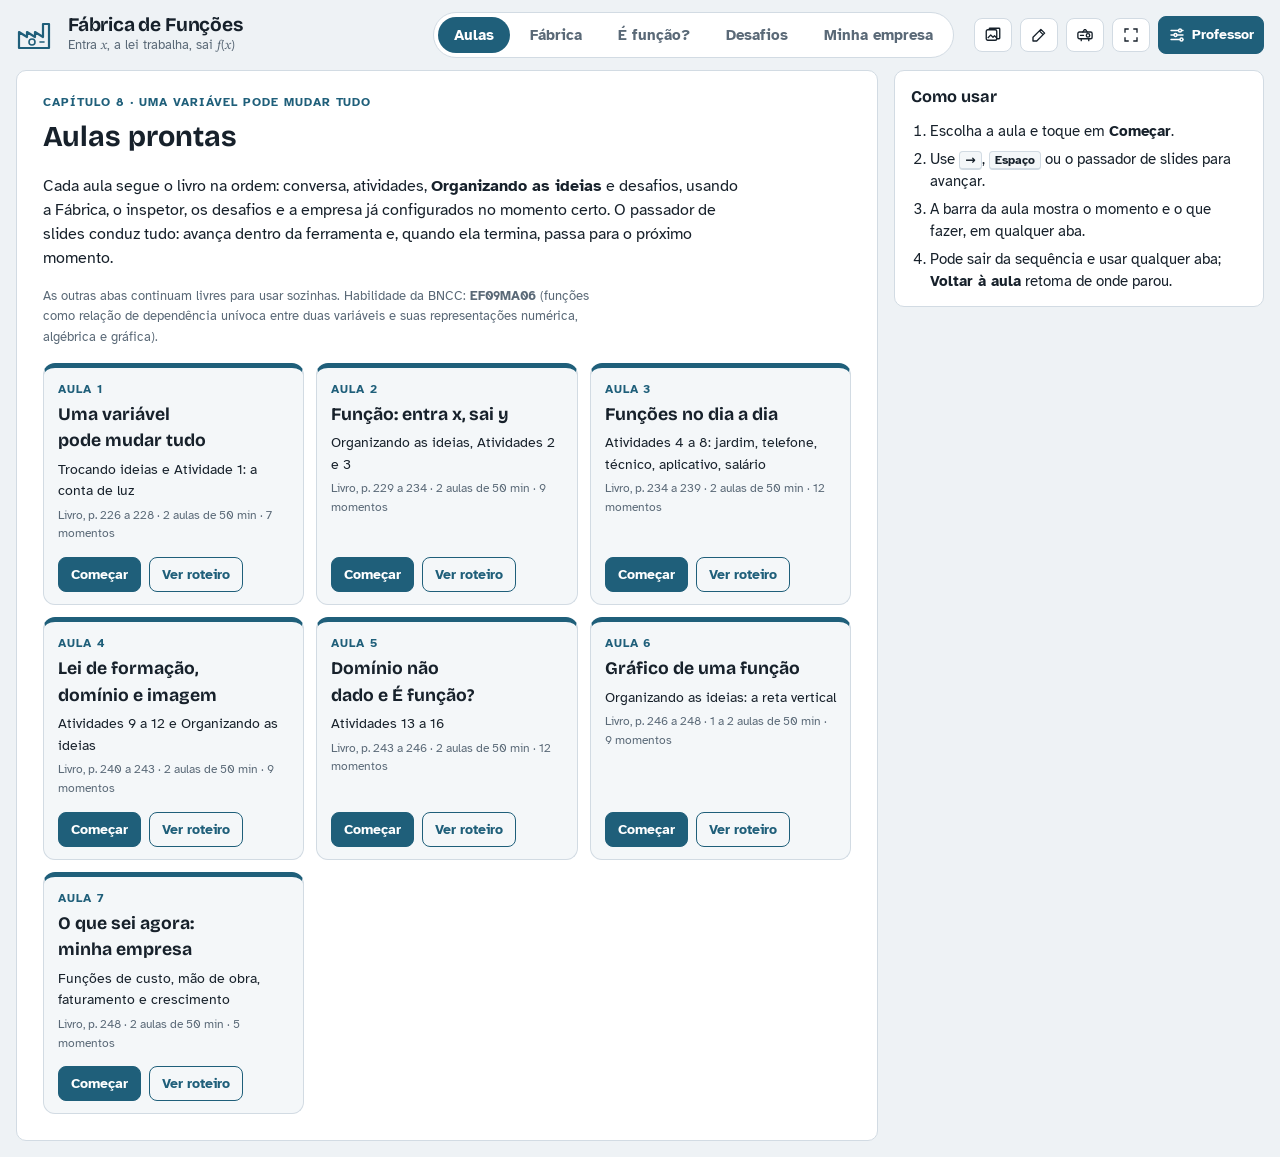
==== index.html @ a8d9d563 "Modo projetor para usar a aula em sala - Tecla M, botão Projetor ou painel: tudo cabe numa tela, sem" ====
<!doctype html>
<html lang="pt-BR">
<head>
<meta charset="utf-8">
<meta name="viewport" content="width=device-width, initial-scale=1, viewport-fit=cover">
<title>Fábrica de Funções</title>
<meta name="description" content="Função como uma fábrica: entra um valor, a lei de formação processa e sai a imagem. Tabela, diagrama de flechas e gráfico ao vivo.">
<link rel="preconnect" href="https://fonts.googleapis.com">
<link rel="preconnect" href="https://fonts.gstatic.com" crossorigin>
<link rel="stylesheet" href="https://fonts.googleapis.com/css2?family=Atkinson+Hyperlegible:ital,wght@0,400;0,700;1,400&family=Bricolage+Grotesque:opsz,wght@12..96,600;12..96,700&family=STIX+Two+Text:ital,wght@0,500;1,500;1,600&display=swap">
<link rel="stylesheet" href="css/style.css">
</head>
<body>
<div class="app" id="app">

  <header class="topbar">
    <div class="brand">
      <svg class="brand-mark" viewBox="0 0 40 32" aria-hidden="true">
        <path d="M3 29V13l8 5v-5l8 5v-5l8 5V5h6v24Z" fill="none" stroke="currentColor" stroke-width="2.2" stroke-linejoin="round"/>
        <circle cx="16" cy="23" r="3" fill="none" stroke="currentColor" stroke-width="1.6"/>
        <path d="M24 23h4" stroke="currentColor" stroke-width="1.6" stroke-linecap="round"/>
      </svg>
      <div>
        <h1>Fábrica de Funções</h1>
        <p class="brand-sub">Entra <i>x</i>, a lei trabalha, sai <i>f</i>(<i>x</i>)</p>
      </div>
    </div>

    <nav class="tabs" role="tablist" aria-label="Módulos">
      <button class="tab" role="tab" id="tab-aula" data-view="aula" aria-selected="true">Aulas</button>
      <button class="tab" role="tab" id="tab-fab" data-view="fab" aria-selected="false">Fábrica</button>
      <button class="tab" role="tab" id="tab-insp" data-view="insp" aria-selected="false">É função?</button>
      <button class="tab" role="tab" id="tab-game" data-view="game" aria-selected="false">Desafios</button>
      <button class="tab" role="tab" id="tab-emp" data-view="emp" aria-selected="false">Minha empresa</button>
    </nav>

    <div class="tools">
      <button class="tool" id="btn-black" title="Caixa-preta: esconde a lei e as engrenagens para a turma descobrir a regra (tecla B)" aria-pressed="false">
        <svg viewBox="0 0 24 24" aria-hidden="true"><rect x="3" y="6" width="18" height="13" rx="2" fill="none" stroke="currentColor" stroke-width="1.8"/><path d="M10 10.5a2 2 0 1 1 2.6 1.9c-.4.2-.6.5-.6 1v.6M12 16.4v.1" fill="none" stroke="currentColor" stroke-width="1.8" stroke-linecap="round"/></svg>
        <span>Caixa-preta</span>
      </button>
      <button class="tool" id="btn-predict" title="Prever: a máquina fica fechada, só a lei aparece no letreiro; a saída sai como ? e é revelada no clique seguinte (tecla O)" aria-pressed="false">
        <svg viewBox="0 0 24 24" aria-hidden="true"><path d="M2 12s3.6-7 10-7 10 7 10 7-3.6 7-10 7S2 12 2 12Z" fill="none" stroke="currentColor" stroke-width="1.8"/><circle cx="12" cy="12" r="3" fill="none" stroke="currentColor" stroke-width="1.8"/><path class="slash" d="M4 20 20 4" stroke="currentColor" stroke-width="1.8"/></svg>
        <span>Prever a saída</span>
      </button>
      <button class="tool" id="btn-copy-img" title="Copiar a figura como imagem, para colar em listas de exercícios (tecla C). Com um painel ampliado, copia o painel.">
        <svg viewBox="0 0 24 24" aria-hidden="true"><rect x="3" y="5" width="14" height="14" rx="2" fill="none" stroke="currentColor" stroke-width="1.8"/><path d="M7 5V4a1 1 0 0 1 1-1h12a1 1 0 0 1 1 1v12a1 1 0 0 1-1 1h-3" fill="none" stroke="currentColor" stroke-width="1.8"/><path d="m5 16 4-4 3 3 2-2 3 3" fill="none" stroke="currentColor" stroke-width="1.6" stroke-linejoin="round"/></svg>
        <span>Copiar imagem</span>
      </button>
      <button class="tool" id="btn-annot" title="Anotar na tela: caneta, marca-texto e laser (tecla A)" aria-pressed="false">
        <svg viewBox="0 0 24 24" aria-hidden="true"><path d="m14.5 4.5 5 5L9 20H4v-5L14.5 4.5Z" fill="none" stroke="currentColor" stroke-width="1.8" stroke-linejoin="round"/><path d="m12.5 6.5 5 5" stroke="currentColor" stroke-width="1.8"/></svg>
        <span>Anotar</span>
      </button>
      <button class="tool" id="btn-proj" title="Modo projetor: figura grande, narração em legenda e cores mais fortes (tecla M)" aria-pressed="false">
        <svg viewBox="0 0 24 24" aria-hidden="true"><rect x="2.5" y="8" width="19" height="9" rx="2" fill="none" stroke="currentColor" stroke-width="1.8"/><circle cx="16" cy="12.5" r="2.3" fill="none" stroke="currentColor" stroke-width="1.8"/><path d="M6 12.5h4M7 17v2.5M17 17v2.5M9 8l2-3h2l2 3" fill="none" stroke="currentColor" stroke-width="1.8" stroke-linecap="round" stroke-linejoin="round"/></svg>
        <span>Projetor</span>
      </button>
      <button class="tool" id="btn-full" title="Tela cheia (tecla F)">
        <svg viewBox="0 0 24 24" aria-hidden="true"><path d="M4 9V4h5M20 9V4h-5M4 15v5h5M20 15v5h-5" fill="none" stroke="currentColor" stroke-width="1.8"/></svg>
        <span>Tela cheia</span>
      </button>
      <button class="tool tool-primary" id="btn-panel" title="Painel do professor (tecla P)" aria-controls="panel" aria-expanded="false">
        <svg viewBox="0 0 24 24" aria-hidden="true"><path d="M4 6h10M18 6h2M4 12h4M12 12h8M4 18h12M20 18h0" stroke="currentColor" stroke-width="1.8" stroke-linecap="round"/><circle cx="16" cy="6" r="2" fill="none" stroke="currentColor" stroke-width="1.8"/><circle cx="10" cy="12" r="2" fill="none" stroke="currentColor" stroke-width="1.8"/><circle cx="18" cy="18" r="2" fill="none" stroke="currentColor" stroke-width="1.8"/></svg>
        <span>Professor</span>
      </button>
    </div>
  </header>

  <!-- ============ BARRA DA AULA (aparece em qualquer aba durante uma aula) ============ -->
  <div class="lesson-bar" id="lesson-bar" role="region" aria-label="Aula em andamento" hidden>
    <div class="lb-top">
      <span class="lb-where" id="lb-where"></span>
      <span class="lb-title" id="lb-title"></span>
      <div class="lb-dots" id="lb-dots" aria-label="Momentos da aula"></div>
      <div class="lb-btns">
        <button class="btn" id="lb-back" hidden title="Voltar para o momento da aula">Voltar à aula</button>
        <button class="step-btn sm" id="lb-prev" aria-label="Voltar na aula"><svg viewBox="0 0 24 24" aria-hidden="true"><path d="M15 5 8 12l7 7" fill="none" stroke="currentColor" stroke-width="2.2" stroke-linecap="round" stroke-linejoin="round"/></svg></button>
        <button class="step-btn step-next sm" id="lb-next" aria-label="Avançar na aula"><svg viewBox="0 0 24 24" aria-hidden="true"><path d="m9 5 7 7-7 7" fill="none" stroke="currentColor" stroke-width="2.2" stroke-linecap="round" stroke-linejoin="round"/></svg></button>
        <button class="fb" id="lb-outline" title="Ver o roteiro da aula"><span>Roteiro</span></button>
        <button class="icon-btn" id="lb-stop" aria-label="Sair da aula" title="Sair da aula"><svg viewBox="0 0 24 24" aria-hidden="true"><path d="M6 6l12 12M18 6 6 18" stroke="currentColor" stroke-width="2" stroke-linecap="round"/></svg></button>
      </div>
    </div>
    <p class="lb-prompt" id="lb-prompt" hidden></p>
  </div>

  <!-- ============ AULAS ============ -->
  <main class="view" id="view-aula" aria-labelledby="tab-aula" hidden>
    <div class="col-main"><section class="stage-wrap aula-wrap" id="aula-main"></section></div>
    <aside class="side" id="aula-side"></aside>
  </main>
  <div class="aula-print" id="aula-print"></div>

  <!-- ============ FÁBRICA ============ -->
  <main class="view" id="view-fab" aria-labelledby="tab-fab" hidden>
    <div class="col-main">
      <section class="stage-wrap">
        <div class="figbar" role="toolbar" aria-label="Colocar um valor na fábrica">
          <div class="fb-group">
            <label class="fb-label" for="in-value">Valor</label>
            <input type="text" id="in-value" class="in-value" inputmode="decimal" autocomplete="off" placeholder="ex.: 5" aria-label="Valor para colocar na fábrica">
            <button class="fb fb-go" id="btn-fwd" title="Colocar na entrada da fábrica (Enter)">
              <span>Entrar</span>
              <svg viewBox="0 0 24 24" aria-hidden="true"><path d="M4 12h14m-5-5 5 5-5 5" fill="none" stroke="currentColor" stroke-width="2" stroke-linecap="round" stroke-linejoin="round"/></svg>
            </button>
            <button class="fb" id="btn-rev" title="Dar a saída e descobrir a entrada (Shift+Enter)">
              <svg viewBox="0 0 24 24" aria-hidden="true"><path d="M20 12H6m5-5-5 5 5 5" fill="none" stroke="currentColor" stroke-width="2" stroke-linecap="round" stroke-linejoin="round"/></svg>
              <span>Ao contrário</span>
            </button>
          </div>
          <div class="fb-group">
            <button class="fb" id="btn-batch" title="Fabricar, um por um, todos os valores do depósito A que ainda não entraram">
              <svg viewBox="0 0 24 24" aria-hidden="true"><path d="M4 7h4v4H4zM10 7h4v4h-4zM16 7h4v4h-4zM4 16h16" fill="none" stroke="currentColor" stroke-width="1.8" stroke-linejoin="round"/><path d="m16 13 4 3-4 3" fill="none" stroke="currentColor" stroke-width="1.8" stroke-linecap="round" stroke-linejoin="round"/></svg>
              <span>Fabricar todos</span>
            </button>
            <button class="fb" id="btn-clear" title="Esvaziar a produção (tabela, diagrama e gráfico)">
              <svg viewBox="0 0 24 24" aria-hidden="true"><path d="M5 7h14M10 7V5h4v2M7 7l1 13h8l1-13" fill="none" stroke="currentColor" stroke-width="1.8" stroke-linejoin="round"/></svg>
              <span>Limpar</span>
            </button>
          </div>
        </div>
        <div class="layerbar" role="group" aria-label="Mostrar">
          <span class="fb-label">Mostrar</span>
          <button class="chip" data-flag="table">Tabela</button>
          <button class="chip" data-flag="calc">Cálculo</button>
          <button class="chip" data-flag="diagram">Diagrama</button>
          <button class="chip" data-flag="graph">Gráfico</button>
          <button class="chip" data-flag="curve" title="Traçar a curva inteira da função no gráfico">Curva</button>
        </div>
        <svg class="stage" id="fab-svg" viewBox="0 0 1000 470" preserveAspectRatio="xMidYMid meet" role="img" aria-label="Fábrica: depósito de entrada, máquina com a lei da função e depósito de saída"></svg>
        <div class="stepper">
          <button class="step-btn" id="fab-prev" aria-label="Passo anterior">
            <svg viewBox="0 0 24 24" aria-hidden="true"><path d="M15 5 8 12l7 7" fill="none" stroke="currentColor" stroke-width="2.2" stroke-linecap="round" stroke-linejoin="round"/></svg>
          </button>
          <div class="dots" id="fab-dots" aria-label="Passos do produto"></div>
          <button class="step-btn" id="fab-replay" aria-label="Rever o movimento" title="Rever o movimento">
            <svg viewBox="0 0 24 24" aria-hidden="true"><path d="M4 12a8 8 0 1 0 2.6-5.9" fill="none" stroke="currentColor" stroke-width="2" stroke-linecap="round"/><path d="M4 3v5h5" fill="none" stroke="currentColor" stroke-width="2" stroke-linecap="round" stroke-linejoin="round"/></svg>
          </button>
          <button class="step-btn" id="fab-play" aria-label="Reproduzir este produto até o fim" title="Reproduzir até o fim">
            <svg class="i-play" viewBox="0 0 24 24" aria-hidden="true"><path d="M8 5v14l11-7Z" fill="currentColor"/></svg>
            <svg class="i-pause" viewBox="0 0 24 24" aria-hidden="true"><path d="M7 5h4v14H7zM13 5h4v14h-4z" fill="currentColor"/></svg>
          </button>
          <button class="step-btn step-next" id="fab-next" aria-label="Próximo passo">
            <svg viewBox="0 0 24 24" aria-hidden="true"><path d="m9 5 7 7-7 7" fill="none" stroke="currentColor" stroke-width="2.2" stroke-linecap="round" stroke-linejoin="round"/></svg>
          </button>
        </div>
      </section>

      <div class="reps" id="reps">
        <section class="rep" id="rep-table-p">
          <header class="rep-head"><h2>Tabela</h2>
            <button class="icon-btn" data-max aria-pressed="false" title="Ampliar" aria-label="Ampliar a tabela"><svg viewBox="0 0 24 24" aria-hidden="true"><path d="M4 9V4h5M20 9V4h-5M4 15v5h5M20 15v5h-5" fill="none" stroke="currentColor" stroke-width="1.8"/></svg></button>
          </header>
          <div class="rep-body table-scroll" id="rep-table"></div>
        </section>
        <section class="rep" id="rep-diagram-p">
          <header class="rep-head"><h2>Diagrama de flechas</h2>
            <button class="icon-btn" data-max aria-pressed="false" title="Ampliar" aria-label="Ampliar o diagrama"><svg viewBox="0 0 24 24" aria-hidden="true"><path d="M4 9V4h5M20 9V4h-5M4 15v5h5M20 15v5h-5" fill="none" stroke="currentColor" stroke-width="1.8"/></svg></button>
          </header>
          <div class="rep-body">
            <svg class="rep-svg" id="rep-diagram-svg" viewBox="0 0 440 300" role="img" aria-label="Diagrama de flechas de A para B"></svg>
            <div class="sets" id="rep-sets"></div>
          </div>
        </section>
        <section class="rep" id="rep-graph-p">
          <header class="rep-head"><h2>Gráfico</h2>
            <button class="icon-btn" data-max aria-pressed="false" title="Ampliar" aria-label="Ampliar o gráfico"><svg viewBox="0 0 24 24" aria-hidden="true"><path d="M4 9V4h5M20 9V4h-5M4 15v5h5M20 15v5h-5" fill="none" stroke="currentColor" stroke-width="1.8"/></svg></button>
          </header>
          <div class="rep-body">
            <svg class="rep-svg" id="rep-graph-svg" viewBox="0 0 440 300" role="img" aria-label="Pares ordenados no plano cartesiano"></svg>
          </div>
        </section>
      </div>
      <div class="scrim" id="rep-scrim" hidden></div>
    </div>

    <aside class="side">
      <div class="card step-card" aria-live="polite">
        <p class="eyebrow" id="narr-count"></p>
        <h2 id="narr-title"></h2>
        <div class="step-body" id="narr-body"></div>
      </div>

      <div class="card">
        <h2>Situação</h2>
        <select id="sel-ctx" class="select" aria-label="Situação do livro"></select>
        <p class="story" id="ctx-story"></p>
        <div class="questions" id="ctx-questions"></div>
      </div>

      <div class="card">
        <h2>Lei da máquina</h2>
        <div class="law-view" id="law-view"></div>
        <div id="law-edit">
          <div class="law-row">
            <label class="law-prefix" for="in-law" id="law-prefix">f(x) =</label>
            <input type="text" id="in-law" autocomplete="off" spellcheck="false" aria-describedby="law-msg">
            <button class="btn" id="law-apply">Usar</button>
          </div>
          <p class="note" id="law-msg">Use <kbd>²</kbd> ou <kbd>^</kbd>, <kbd>/</kbd> para fração, <kbd>√</kbd> ou <kbd>raiz(…)</kbd>. Ex.: 2x + 1, x² − 4, (40 − 2c)/2</p>
          <details class="gears-edit" id="gears-edit">
            <summary>Montar com engrenagens</summary>
            <ol class="gear-list" id="gear-list"></ol>
            <div class="gear-add">
              <select id="gear-op" class="select" aria-label="Nova engrenagem"></select>
              <input type="text" id="gear-k" inputmode="decimal" placeholder="nº" aria-label="Número da engrenagem">
              <button class="btn btn-ghost" id="gear-add">Adicionar</button>
            </div>
            <button class="btn btn-ghost" id="gear-new">Começar do zero</button>
          </details>
          <details class="presets-box">
            <summary>Leis do livro</summary>
            <div class="presets" id="presets"></div>
          </details>
        </div>
        <div class="guess" id="guess-box" hidden>
          <p class="note">A lei está escondida. Fabrique alguns valores e tente descobrir a regra.</p>
          <div class="law-row">
            <label class="law-prefix" for="in-guess" id="guess-prefix">f(x) =</label>
            <input type="text" id="in-guess" autocomplete="off" spellcheck="false" placeholder="seu palpite">
            <button class="btn" id="btn-guess">Testar</button>
          </div>
          <div class="guess-msg" id="guess-msg" aria-live="polite"></div>
          <button class="btn btn-ghost" id="btn-reveal">Revelar a lei</button>
        </div>
      </div>

      <details class="card" id="sets-card">
        <summary><h2>Domínio e contradomínio</h2></summary>
        <div class="field">
          <label for="sel-dom">Domínio (conjunto A)</label>
          <select id="sel-dom" class="select">
            <option value="R">ℝ: todos os números reais</option>
            <option value="R+">números maiores ou iguais a 0</option>
            <option value="N">0, 1, 2, 3, … (naturais)</option>
            <option value="set">um conjunto: A = {…}</option>
            <option value="iv" id="opt-dom-iv" hidden></option>
          </select>
          <input type="text" id="in-dom-set" placeholder="2; 3; 4; 5" aria-label="Elementos do conjunto A">
        </div>
        <div class="field">
          <label for="sel-cd">Contradomínio (conjunto B)</label>
          <select id="sel-cd" class="select">
            <option value="R">ℝ: todos os números reais</option>
            <option value="set">um conjunto: B = {…}</option>
          </select>
          <input type="text" id="in-cd-set" placeholder="0; 1; 2; 3; 4" aria-label="Elementos do conjunto B">
        </div>
        <div class="field" id="field-inputs">
          <label for="in-inputs">Valores no depósito A</label>
          <input type="text" id="in-inputs" placeholder="-2; -1; 0; 1; 2">
        </div>
        <p class="note">Valores fora do domínio são barrados na porta. Resultados fora de B não cabem no depósito de saída.</p>
      </details>
    </aside>
  </main>

  <!-- ============ É FUNÇÃO? ============ -->
  <main class="view" id="view-insp" aria-labelledby="tab-insp" hidden>
    <div class="col-main">
      <section class="stage-wrap">
        <div class="figbar" role="toolbar" aria-label="Casos para inspecionar">
          <div class="fb-group">
            <div class="seg seg-sm" id="insp-mode" role="group" aria-label="Tipo de caso">
              <button data-m="diag">Diagramas</button><button data-m="tab">Tabelas</button><button data-m="graf">Gráficos</button>
            </div>
          </div>
          <div class="fb-group case-nav">
            <button class="fb" id="insp-prevcase" aria-label="Caso anterior" title="Caso anterior">
              <svg viewBox="0 0 24 24" aria-hidden="true"><path d="M15 5 8 12l7 7" fill="none" stroke="currentColor" stroke-width="2.2" stroke-linecap="round" stroke-linejoin="round"/></svg>
            </button>
            <span class="case-name" id="insp-case"></span>
            <button class="fb" id="insp-nextcase" aria-label="Próximo caso" title="Próximo caso">
              <svg viewBox="0 0 24 24" aria-hidden="true"><path d="m9 5 7 7-7 7" fill="none" stroke="currentColor" stroke-width="2.2" stroke-linecap="round" stroke-linejoin="round"/></svg>
            </button>
          </div>
          <div class="fb-group">
            <button class="fb" id="insp-random" title="Sortear um caso novo">
              <svg viewBox="0 0 24 24" aria-hidden="true"><rect x="4" y="4" width="16" height="16" rx="3" fill="none" stroke="currentColor" stroke-width="1.8"/><circle cx="9" cy="9" r="1.4" fill="currentColor"/><circle cx="15" cy="15" r="1.4" fill="currentColor"/><circle cx="15" cy="9" r="1.4" fill="currentColor"/><circle cx="9" cy="15" r="1.4" fill="currentColor"/></svg>
              <span>Sortear</span>
            </button>
            <button class="fb" id="insp-swap" title="Trocar as colunas da tabela: a relação ao contrário">
              <svg viewBox="0 0 24 24" aria-hidden="true"><path d="M7 4v14m0 0-3-3m3 3 3-3M17 20V6m0 0-3 3m3-3 3 3" fill="none" stroke="currentColor" stroke-width="1.8" stroke-linecap="round" stroke-linejoin="round"/></svg>
              <span>Trocar colunas</span>
            </button>
            <button class="fb" id="insp-build" title="Montar o seu diagrama, ligando as flechas" aria-pressed="false">
              <svg viewBox="0 0 24 24" aria-hidden="true"><path d="m14.5 4.5 5 5L9 20H4v-5L14.5 4.5Z" fill="none" stroke="currentColor" stroke-width="1.8" stroke-linejoin="round"/></svg>
              <span>Montar o meu</span>
            </button>
          </div>
        </div>
        <svg class="stage" id="insp-svg" viewBox="0 0 1000 470" preserveAspectRatio="xMidYMid meet" role="img" aria-label="Relação em inspeção e posto de inspeção"></svg>
        <div class="stepper">
          <button class="step-btn" id="insp-prev" aria-label="Passo anterior">
            <svg viewBox="0 0 24 24" aria-hidden="true"><path d="M15 5 8 12l7 7" fill="none" stroke="currentColor" stroke-width="2.2" stroke-linecap="round" stroke-linejoin="round"/></svg>
          </button>
          <div class="dots" id="insp-dots" aria-label="Passos da inspeção"></div>
          <button class="step-btn step-next" id="insp-next" aria-label="Próximo passo">
            <svg viewBox="0 0 24 24" aria-hidden="true"><path d="m9 5 7 7-7 7" fill="none" stroke="currentColor" stroke-width="2.2" stroke-linecap="round" stroke-linejoin="round"/></svg>
          </button>
        </div>
      </section>
    </div>

    <aside class="side">
      <div class="card step-card" aria-live="polite">
        <p class="eyebrow" id="insp-count"></p>
        <h2 id="insp-title"></h2>
        <div class="step-body" id="insp-body"></div>
      </div>
      <div class="card">
        <h2>Votação da turma</h2>
        <div class="vote-row">
          <button class="vote vote-yes" id="vote-yes" aria-pressed="false">É função</button>
          <button class="vote vote-no" id="vote-no" aria-pressed="false">Não é função</button>
        </div>
        <p class="note" id="vote-score"></p>
      </div>
      <div class="card" id="insp-edit" hidden>
        <h2>Montar o meu diagrama</h2>
        <div class="field">
          <label for="in-edit-a">Elementos de A</label>
          <input type="text" id="in-edit-a" placeholder="1; 2; 3">
        </div>
        <div class="field">
          <label for="in-edit-b">Elementos de B</label>
          <input type="text" id="in-edit-b" placeholder="a; b; c">
        </div>
        <p class="note">Toque em um elemento de A e depois em um de B para ligar a flecha (tocar de novo desliga).</p>
        <div class="edit-row">
          <button class="btn btn-ghost" id="insp-edit-clear">Apagar flechas</button>
          <button class="btn" id="insp-edit-done">Pronto: inspecionar</button>
        </div>
      </div>
      <div class="card">
        <h2>Regra do inspetor</h2>
        <p class="rule" id="insp-rule"></p>
      </div>
    </aside>
  </main>

  <!-- ============ DESAFIOS ============ -->
  <main class="view" id="view-game" aria-labelledby="tab-game" hidden>
    <div class="col-main">
      <section class="stage-wrap">
        <div class="figbar" role="toolbar" aria-label="Escolher o desafio">
          <div class="fb-group">
            <div class="seg seg-sm" id="g-game" role="group" aria-label="Desafio">
              <button data-g="rule">Adivinhe a regra</button><button data-g="rev">Que produto entrou?</button><button data-g="race">Corrida das engrenagens</button><button data-g="ex">Exercícios</button>
            </div>
          </div>
          <div class="fb-group">
            <div class="seg seg-sm" id="g-level" role="group" aria-label="Nível">
              <button data-v="1">Nível 1</button><button data-v="2">Nível 2</button><button data-v="3">Nível 3</button>
            </div>
            <button class="fb" id="g-new" title="Sortear uma nova rodada">
              <svg viewBox="0 0 24 24" aria-hidden="true"><rect x="4" y="4" width="16" height="16" rx="3" fill="none" stroke="currentColor" stroke-width="1.8"/><circle cx="9" cy="9" r="1.4" fill="currentColor"/><circle cx="15" cy="15" r="1.4" fill="currentColor"/><circle cx="15" cy="9" r="1.4" fill="currentColor"/><circle cx="9" cy="15" r="1.4" fill="currentColor"/></svg>
              <span>Nova rodada</span>
            </button>
          </div>
        </div>
        <div class="game" id="g-area" aria-live="polite"></div>
      </section>
    </div>
    <aside class="side">
      <div class="card">
        <h2>Placar</h2>
        <ol class="teams" id="g-teams"></ol>
        <div class="edit-row">
          <button class="btn btn-ghost" id="g-team-add">+ Equipe</button>
          <button class="btn btn-ghost" id="g-team-del">− Equipe</button>
          <button class="btn btn-ghost" id="g-team-zero">Zerar</button>
        </div>
      </div>
      <div class="card">
        <h2>Cronômetro</h2>
        <div class="clock" id="g-clock">1:00</div>
        <div class="seg seg-sm" id="g-clock-len" role="group" aria-label="Duração">
          <button data-v="30">30 s</button><button data-v="60">1 min</button><button data-v="90">1 min 30</button><button data-v="120">2 min</button><button data-v="180">3 min</button>
        </div>
        <div class="edit-row">
          <button class="btn" id="g-clock-go">Iniciar</button>
          <button class="btn btn-ghost" id="g-clock-reset">Zerar</button>
        </div>
      </div>
      <div class="card">
        <h2>Como jogar</h2>
        <p class="rule" id="g-help"></p>
      </div>
    </aside>
    <div class="toast" id="g-toast" hidden></div>
  </main>

  <!-- ============ MINHA EMPRESA ============ -->
  <main class="view" id="view-emp" aria-labelledby="tab-emp" hidden>
    <div class="col-main">
      <section class="stage-wrap">
        <div class="figbar" role="toolbar" aria-label="Gráfico da empresa">
          <h2 class="emp-title" id="emp-title"></h2>
          <div class="fb-group">
            <div class="seg seg-sm" id="emp-mode" role="group" aria-label="Eixo horizontal">
              <button data-m="qtd">Por quantidade</button><button data-m="mes">Ao longo dos meses</button>
            </div>
            <button class="fb" id="emp-parts" aria-pressed="false" title="Mostrar separados o custo de produção e a mão de obra"><span>Custos separados</span></button>
            <button class="fb" id="emp-print" title="Imprimir a ficha da empresa: gráfico, funções e resultados"><svg viewBox="0 0 24 24" aria-hidden="true"><path d="M7 9V3h10v6M7 17H4v-7h16v7h-3M7 14h10v7H7Z" fill="none" stroke="currentColor" stroke-width="1.8" stroke-linejoin="round"/></svg><span>Imprimir a ficha</span></button>
          </div>
        </div>
        <svg class="stage" id="emp-svg" viewBox="0 0 1000 470" preserveAspectRatio="xMidYMid meet" role="img" aria-label="Faturamento, custo total e lucro da empresa"></svg>
        <div class="emp-slider-row">
          <label for="emp-slider" id="emp-slider-lab"></label>
          <input type="range" id="emp-slider" min="0" max="400" step="1">
        </div>
        <div class="emp-read" id="emp-read"></div>
      </section>
      <section class="card">
        <h2>As funções da empresa</h2>
        <ol class="elaws" id="emp-laws"></ol>
      </section>
    </div>
    <aside class="side">
      <div class="card print-keep">
        <h2>Ponto de equilíbrio</h2>
        <div id="emp-eq"></div>
      </div>
      <div class="card print-keep">
        <h2>Meta de lucro</h2>
        <div class="law-row"><label class="law-prefix" for="emp-meta">Lucro de R$</label><input type="text" id="emp-meta" inputmode="decimal"><span></span></div>
        <div id="emp-meta-res"></div>
      </div>
      <div class="card">
        <h2>Montar a empresa</h2>
        <div class="field"><label for="emp-model">Modelo</label><select id="emp-model" class="select"></select></div>
        <div class="field"><label for="emp-name">Nome da empresa</label><input type="text" id="emp-name"></div>
        <div class="field"><label for="emp-unit">O que ela vende (plural)</label><input type="text" id="emp-unit"></div>
        <div class="emp-fields">
          <div class="field"><label for="emp-fixo">Custos fixos por mês (R$)</label><input type="text" id="emp-fixo" inputmode="decimal"></div>
          <div class="field"><label for="emp-custo">Material por unidade (R$)</label><input type="text" id="emp-custo" inputmode="decimal"></div>
          <div class="field"><label for="emp-salario">Salário fixo (R$)</label><input type="text" id="emp-salario" inputmode="decimal"></div>
          <div class="field"><label for="emp-comissao">Comissão por unidade (R$)</label><input type="text" id="emp-comissao" inputmode="decimal"></div>
          <div class="field"><label for="emp-preco">Preço de venda (R$)</label><input type="text" id="emp-preco" inputmode="decimal"></div>
          <div class="field"><label for="emp-v0">Vendas no 1º mês</label><input type="text" id="emp-v0" inputmode="decimal"></div>
          <div class="field"><label for="emp-cresc">Crescimento por mês</label><input type="text" id="emp-cresc" inputmode="decimal"></div>
        </div>
        <p class="note">O que sei agora: em grupos, montem uma empresa e criem as funções de custo, mão de obra, faturamento e crescimento.</p>
      </div>
    </aside>
  </main>

  <!-- ============ MODO PROJETOR: gaveta lateral e cortina ============ -->
  <button class="drawer-tab" id="btn-drawer" title="Mostrar os controles da lateral: situação, lei, votação, roteiro (tecla L)" aria-expanded="false" hidden>
    <svg viewBox="0 0 24 24" aria-hidden="true"><path d="M15 5 8 12l7 7" fill="none" stroke="currentColor" stroke-width="2.2" stroke-linecap="round" stroke-linejoin="round"/></svg>
    <span>Controles</span>
  </button>
  <div class="scrim" id="drawer-scrim" hidden></div>
  <div class="curtain" id="curtain" role="button" tabindex="-1" aria-label="Tela pausada: toque ou aperte uma tecla para voltar" hidden>
    <svg viewBox="0 0 40 32" aria-hidden="true"><path d="M3 29V13l8 5v-5l8 5v-5l8 5V5h6v24Z" fill="none" stroke="currentColor" stroke-width="2.2" stroke-linejoin="round"/><circle cx="16" cy="23" r="3" fill="none" stroke="currentColor" stroke-width="1.6"/><path d="M24 23h4" stroke="currentColor" stroke-width="1.6" stroke-linecap="round"/></svg>
    <small>tecla <kbd>.</kbd>, clique ou passador para voltar</small>
  </div>

  <!-- ============ PAINEL DO PROFESSOR ============ -->
  <div class="scrim" id="scrim" hidden></div>
  <aside class="panel" id="panel" aria-label="Painel do professor" hidden>
    <div class="panel-head">
      <h2>Painel do professor</h2>
      <button class="icon-btn" id="panel-close" aria-label="Fechar painel">
        <svg viewBox="0 0 24 24" aria-hidden="true"><path d="M6 6l12 12M18 6 6 18" stroke="currentColor" stroke-width="2" stroke-linecap="round"/></svg>
      </button>
    </div>
    <div class="panel-body">
      <section class="pgroup">
        <h3>Números</h3>
        <div class="field-inline">
          <span class="flabel">Casas decimais</span>
          <div class="seg seg-sm" id="seg-dec"><button data-v="0">0</button><button data-v="1">1</button><button data-v="2">2</button><button data-v="3">3</button></div>
        </div>
      </section>
      <section class="pgroup">
        <h3>Apresentação</h3>
        <div class="field-inline">
          <span class="flabel">Modo projetor</span>
          <div class="seg seg-sm" id="seg-proj"><button data-v="0">Desligado</button><button data-v="1">Ligado</button></div>
        </div>
        <p class="note">Para a sala de aula: figura na largura toda, narração em legenda grande logo abaixo, cores e traços mais fortes. Os controles da lateral ficam numa gaveta (tecla <kbd>L</kbd>).</p>
        <div class="field-inline">
          <span class="flabel">Tema</span>
          <div class="seg seg-sm" id="seg-theme"><button data-v="light">Claro</button><button data-v="dark">Escuro</button><button data-v="auto">Auto</button></div>
        </div>
        <div class="field">
          <label for="rg-font">Tamanho do texto</label>
          <input type="range" id="rg-font" min="0.85" max="1.6" step="0.05">
        </div>
        <div class="field-inline">
          <span class="flabel">Velocidade</span>
          <div class="seg seg-sm" id="seg-speed"><button data-v="0.5">Lenta</button><button data-v="1">Normal</button><button data-v="2">Rápida</button></div>
        </div>
      </section>
      <section class="pgroup">
        <h3>Compartilhar com a turma</h3>
        <p class="note">O link guarda a aba aberta e o que está nela: situação, lei, conjuntos, valores fabricados, caso do inspetor ou a empresa.</p>
        <div class="share-row">
          <input type="text" id="share-url" readonly aria-label="Link desta configuração">
          <button class="btn" id="share-copy">Copiar</button>
        </div>
        <p class="note" id="share-msg" aria-live="polite"></p>
        <button class="btn" id="btn-qr">
          Mostrar QR code para a turma
        </button>
        <div class="field">
          <label for="site-base">Endereço do site</label>
          <input type="text" id="site-base" inputmode="url" spellcheck="false">
          <p class="note">Os alunos abrem por este endereço (o do GitHub Pages). A prévia no Claude é privada e não serve para eles.</p>
        </div>
      </section>

      <section class="pgroup">
        <h3>Cenários salvos</h3>
        <p class="note">Guarda tudo o que está na tela, inclusive o exercício, para abrir de novo com um clique. Fica salvo neste navegador.</p>
        <div class="share-row">
          <input type="text" id="sc-name" placeholder="Ex.: Aula 2 · conta de luz" aria-label="Nome do cenário">
          <button class="btn" id="sc-save">Salvar</button>
        </div>
        <p class="note" id="sc-msg" aria-live="polite"></p>
        <ul class="sc-list" id="sc-list"></ul>
        <button class="btn btn-ghost" id="reset-all">Restaurar padrão</button>
      </section>

      <section class="pgroup">
        <h3>Atalhos de teclado</h3>
        <dl class="keys">
          <dt><kbd>→</kbd> <kbd>Espaço</kbd></dt><dd>próximo passo (funciona com passador de slides)</dd>
          <dt><kbd>←</kbd></dt><dd>passo anterior</dd>
          <dt><kbd>Home</kbd></dt><dd>volta ao começo do produto</dd>
          <dt><kbd>V</kbd></dt><dd>digitar um valor</dd>
          <dt><kbd>B</kbd></dt><dd>caixa-preta</dd>
          <dt><kbd>O</kbd></dt><dd>prever a saída</dd>
          <dt><kbd>T</kbd> <kbd>D</kbd> <kbd>G</kbd></dt><dd>tabela, diagrama, gráfico</dd>
          <dt><kbd>1</kbd> … <kbd>5</kbd></dt><dd>Aulas / Fábrica / É função? / Desafios / Minha empresa</dd>
          <dt><kbd>R</kbd></dt><dd>rever o movimento</dd>
          <dt><kbd>N</kbd></dt><dd>nova rodada (Desafios) ou caso sorteado (É função?)</dd>
          <dt><kbd>C</kbd></dt><dd>copiar a figura como imagem</dd>
          <dt><kbd>A</kbd></dt><dd>anotar na tela</dd>
          <dt><kbd>F</kbd></dt><dd>tela cheia</dd>
          <dt><kbd>M</kbd></dt><dd>modo projetor</dd>
          <dt><kbd>L</kbd></dt><dd>gaveta com os controles (no modo projetor)</dd>
          <dt><kbd>.</kbd></dt><dd>cortina: apaga a tela para a turma olhar para você</dd>
          <dt><kbd>P</kbd></dt><dd>painel do professor</dd>
        </dl>
      </section>

    </div>
  </aside>
  <div class="toast" id="toast" role="status" aria-live="polite" hidden></div>
  <div class="img-dialog" id="img-dialog" role="dialog" aria-label="Imagem da figura" hidden>
    <div class="panel-head">
      <h2>Imagem da figura</h2>
      <button class="icon-btn" id="img-close" aria-label="Fechar">
        <svg viewBox="0 0 24 24" aria-hidden="true"><path d="M6 6l12 12M18 6 6 18" stroke="currentColor" stroke-width="2" stroke-linecap="round"/></svg>
      </button>
    </div>
    <p class="note">O navegador não deixou copiar direto. Clique com o botão direito na imagem (ou segure, no celular) e escolha <b>Copiar imagem</b>, ou baixe o arquivo.</p>
    <img id="img-preview" alt="Figura exportada">
    <a class="btn" id="img-download" href="#">Baixar PNG</a>
  </div>
  <div class="img-dialog qr-dialog" id="qr-dialog" role="dialog" aria-label="QR code para a turma" hidden>
    <div class="panel-head">
      <h2>Aponte a câmera do celular</h2>
      <button class="icon-btn" id="qr-close" aria-label="Fechar">
        <svg viewBox="0 0 24 24" aria-hidden="true"><path d="M6 6l12 12M18 6 6 18" stroke="currentColor" stroke-width="2" stroke-linecap="round"/></svg>
      </button>
    </div>
    <div class="qr-box" id="qr-box"></div>
    <p class="qr-url" id="qr-url"></p>
  </div>
  <div class="annot-bar" id="annot-bar" role="toolbar" aria-label="Anotar na tela" hidden>
    <button class="ab" data-atool="none" title="Mouse: mexer na figura sem apagar as anotações (Esc)" aria-label="Mouse">
      <svg viewBox="0 0 24 24" aria-hidden="true"><path d="M6 3l12 9-5.5 1L10 19Z" fill="none" stroke="currentColor" stroke-width="1.8" stroke-linejoin="round"/></svg>
    </button>
    <button class="ab" data-atool="pen" title="Caneta" aria-label="Caneta">
      <svg viewBox="0 0 24 24" aria-hidden="true"><path d="m14.5 4.5 5 5L9 20H4v-5L14.5 4.5Z" fill="none" stroke="currentColor" stroke-width="1.8" stroke-linejoin="round"/></svg>
    </button>
    <button class="dotc" data-acolor="red" style="--c:#e03131" aria-label="Caneta vermelha"></button>
    <button class="dotc" data-acolor="blue" style="--c:#1c7ed6" aria-label="Caneta azul"></button>
    <button class="dotc" data-acolor="green" style="--c:#2f9e44" aria-label="Caneta verde"></button>
    <button class="ab" data-atool="hl" title="Marca-texto" aria-label="Marca-texto">
      <svg viewBox="0 0 24 24" aria-hidden="true"><path d="M4 20h16" stroke="#e0b100" stroke-width="3.5" stroke-linecap="round"/><path d="m13 4 5 5-7 7H6v-5l7-7Z" fill="none" stroke="currentColor" stroke-width="1.8" stroke-linejoin="round"/></svg>
    </button>
    <button class="ab" data-atool="laser" title="Apontador laser" aria-label="Apontador laser">
      <svg viewBox="0 0 24 24" aria-hidden="true"><circle cx="12" cy="12" r="3.5" fill="#e03131"/><circle cx="12" cy="12" r="7.5" fill="none" stroke="#e03131" stroke-width="1.4" opacity=".6"/></svg>
    </button>
    <span class="chip-sep" aria-hidden="true"></span>
    <button class="ab" id="annot-undo" title="Desfazer (Ctrl+Z)" aria-label="Desfazer">
      <svg viewBox="0 0 24 24" aria-hidden="true"><path d="M9 7 4 12l5 5" fill="none" stroke="currentColor" stroke-width="1.8" stroke-linecap="round" stroke-linejoin="round"/><path d="M4 12h10a6 6 0 0 1 0 12" fill="none" stroke="currentColor" stroke-width="1.8" stroke-linecap="round" transform="translate(0 -4)"/></svg>
    </button>
    <button class="ab" id="annot-clear" title="Apagar tudo desta aba" aria-label="Apagar tudo">
      <svg viewBox="0 0 24 24" aria-hidden="true"><path d="M5 7h14M10 7V5h4v2M7 7l1 12h8l1-12" fill="none" stroke="currentColor" stroke-width="1.8" stroke-linejoin="round"/></svg>
    </button>
    <button class="ab" id="annot-close" title="Fechar a barra de anotação" aria-label="Fechar">
      <svg viewBox="0 0 24 24" aria-hidden="true"><path d="M6 6l12 12M18 6 6 18" stroke="currentColor" stroke-width="2" stroke-linecap="round"/></svg>
    </button>
  </div>
</div>

<script src="js/expr.js"></script>
<script src="js/math.js"></script>
<script src="js/contexts.js"></script>
<script src="js/core.js"></script>
<script src="js/factory.js"></script>
<script src="js/reps.js"></script>
<script src="js/inspect.js"></script>
<script src="js/games.js"></script>
<script src="js/empresa.js"></script>
<script src="js/vendor/qrcode.js"></script>
<script src="js/annotate.js"></script>
<script src="js/share.js"></script>
<script src="js/export.js"></script>
<script src="js/lessons.js"></script>
<script src="js/app.js"></script>
</body>
</html>
---- css/style.css ----
/* ===== Tokens ===== */
:root {
  --bg: #eef2f5;
  --surface: #ffffff;
  --surface-2: #f4f7f9;
  --ink: #17212b;
  --muted: #5a6977;
  --line: #d2dbe3;
  --grid: #e3e9ef;
  --accent: #1f5f7a;
  --accent-ink: #ffffff;

  --in: #1b6ec2;          /* entrada (x) */
  --in-fill: #e3effb;
  --mid: #7a4fc4;         /* valor no meio da máquina */
  --mid-fill: #efe8fb;
  --out: #d1690f;         /* saída f(x) */
  --out-fill: #fdeedd;
  --bad: #c8322f;
  --bad-fill: #fbe4e3;
  --ok: #1d8a4a;

  --metal: #c9d3dc;
  --metal-2: #aab7c3;
  --metal-ink: #3d4b58;
  --roof: #8d9aa7;
  --window: #e8eef3;
  --screen: #183a33;
  --screen-ink: #d9fbe9;
  --belt: #4c5864;
  --rail: #4c5864;
  --roller: #93a1ad;
  --sign: #1f5f7a;
  --sign-ink: #ffffff;
  --floor: #dde4ea;

  --font-body: "Atkinson Hyperlegible", "Segoe UI", system-ui, sans-serif;
  --font-display: "Bricolage Grotesque", "Segoe UI", system-ui, sans-serif;
  --font-math: "STIX Two Text", "Cambria Math", "Times New Roman", serif;
  --fs: 1;
  --radius: 10px;
  color-scheme: light;
}

@media (prefers-color-scheme: dark) {
  :root:not([data-theme="light"]) {
    --bg: #0e161e;
    --surface: #15212b;
    --surface-2: #1b2833;
    --ink: #e5edf3;
    --muted: #93a5b5;
    --line: #2b3b48;
    --grid: #1f2e3a;
    --accent: #5fb4d4;
    --accent-ink: #08131a;
    --in: #5aa9f5;
    --in-fill: #16304a;
    --mid: #b494f0;
    --mid-fill: #2c2446;
    --out: #f5a04e;
    --out-fill: #43301d;
    --bad: #ff6d68;
    --bad-fill: #4a2224;
    --ok: #52c985;
    --metal: #3a4855;
    --metal-2: #4c5c6b;
    --metal-ink: #d7e1ea;
    --roof: #56687a;
    --window: #1c2832;
    --screen: #0c231e;
    --screen-ink: #c9f7df;
    --belt: #26313b;
  --rail: #46596b;
    --rail: #46596b;
    --roller: #6e7f8e;
    --sign: #2d6f8c;
    --sign-ink: #ffffff;
    --floor: #1a252f;
    color-scheme: dark;
  }
}
:root[data-theme="dark"] {
  --bg: #0e161e;
  --surface: #15212b;
  --surface-2: #1b2833;
  --ink: #e5edf3;
  --muted: #93a5b5;
  --line: #2b3b48;
  --grid: #1f2e3a;
  --accent: #5fb4d4;
  --accent-ink: #08131a;
  --in: #5aa9f5;
  --in-fill: #16304a;
  --mid: #b494f0;
  --mid-fill: #2c2446;
  --out: #f5a04e;
  --out-fill: #43301d;
  --bad: #ff6d68;
  --bad-fill: #4a2224;
  --ok: #52c985;
  --metal: #3a4855;
  --metal-2: #4c5c6b;
  --metal-ink: #d7e1ea;
  --roof: #56687a;
  --window: #1c2832;
  --screen: #0c231e;
  --screen-ink: #c9f7df;
  --belt: #26313b;
  --rail: #46596b;
  --roller: #6e7f8e;
  --sign: #2d6f8c;
  --sign-ink: #ffffff;
  --floor: #1a252f;
  color-scheme: dark;
}

/* ===== Base ===== */
* { box-sizing: border-box; }
html, body { height: 100%; }
body {
  margin: 0;
  background: var(--bg);
  color: var(--ink);
  font-family: var(--font-body);
  font-size: calc(16px * var(--fs));
  line-height: 1.5;
}
[hidden] { display: none !important; }
button { font: inherit; color: inherit; cursor: pointer; }
button:disabled { cursor: default; }
input, select { font: inherit; color: inherit; }
:focus-visible { outline: 2.5px solid var(--accent); outline-offset: 2px; }
h1, h2, h3 { font-family: var(--font-display); text-wrap: balance; margin: 0; }
i { font-family: var(--font-math); font-style: italic; }

.app {
  min-height: 100%;
  display: flex;
  flex-direction: column;
  padding-inline: 16px;
  padding-block: 0 16px;
}

/* ===== Topbar ===== */
.topbar {
  display: flex;
  align-items: center;
  flex-wrap: wrap;
  gap: 12px 20px;
  padding-block: 12px;
}
.brand { display: flex; align-items: center; gap: 12px; margin-right: auto; }
.brand-mark { width: 40px; height: 32px; color: var(--accent); flex: none; }
.brand h1 { font-size: 1.2rem; font-weight: 700; letter-spacing: -0.01em; line-height: 1.15; }
.brand-sub { margin: 0; color: var(--muted); font-size: 0.82rem; }

.tabs {
  display: flex; gap: 4px;
  background: var(--surface); border: 1px solid var(--line);
  border-radius: 999px; padding: 4px;
}
.tab {
  border: 0; background: transparent;
  padding: 7px 16px; border-radius: 999px;
  font-weight: 700; font-size: 0.92rem; color: var(--muted); white-space: nowrap;
}
.tab[aria-selected="true"] { background: var(--accent); color: var(--accent-ink); }

.tools { display: flex; align-items: center; gap: 8px; flex-wrap: wrap; }
.tool {
  display: inline-flex; align-items: center; gap: 6px;
  border: 1px solid var(--line); background: var(--surface);
  border-radius: 8px; padding: 7px 11px;
  font-size: 0.88rem; font-weight: 700;
}
.tool svg { width: 18px; height: 18px; }
.tool .slash { opacity: 1; }
.tool[aria-pressed="true"] { background: var(--accent); border-color: var(--accent); color: var(--accent-ink); }
.tool[aria-pressed="true"] .slash { opacity: 0; }
.tool-primary { background: var(--accent); color: var(--accent-ink); border-color: var(--accent); }

.seg {
  display: inline-flex;
  border: 1px solid var(--line); border-radius: 8px;
  overflow: hidden; background: var(--surface);
}
.seg button {
  border: 0; background: transparent;
  padding: 7px 11px; font-weight: 700; font-size: 0.86rem; color: var(--muted);
}
.seg button + button { border-left: 1px solid var(--line); }
.seg button[aria-pressed="true"] { background: var(--accent); color: var(--accent-ink); }
.seg-sm button { padding: 5px 10px; font-size: 0.82rem; }

/* ===== Layout ===== */
.view {
  flex: 1;
  display: grid;
  grid-template-columns: minmax(0, 1fr) minmax(290px, 370px);
  gap: 16px;
  align-items: start;
}
.col-main { display: flex; flex-direction: column; gap: 12px; min-width: 0; }
.stage-wrap {
  position: relative;
  background: var(--surface);
  border: 1px solid var(--line);
  border-radius: var(--radius);
  display: flex; flex-direction: column;
  min-width: 0;
}
.stage {
  display: block; width: 100%; height: auto;
  max-height: calc(100vh - 230px);
  user-select: none; -webkit-user-select: none;
}
.side { display: flex; flex-direction: column; gap: 12px; min-width: 0; }
.card {
  background: var(--surface);
  border: 1px solid var(--line);
  border-radius: var(--radius);
  padding: 14px 16px;
}
.card h2 { font-size: 1.02rem; font-weight: 700; margin-bottom: 10px; }
details.card > summary { cursor: pointer; list-style: none; }
details.card > summary::-webkit-details-marker { display: none; }
details.card > summary h2 { display: inline; margin: 0; }
details.card > summary::after { content: " ▾"; color: var(--muted); }
details.card[open] > summary { margin-bottom: 10px; }
.muted { color: var(--muted); font-weight: 400; font-size: 0.85rem; }
.note { margin: 0; font-size: 0.84rem; color: var(--muted); }
.note.err, .err { color: var(--bad); }
.ok { color: var(--ok); }

/* ===== Barras ===== */
.figbar {
  display: flex; flex-wrap: wrap; align-items: center; justify-content: space-between;
  gap: 8px 16px; padding: 8px 10px;
  border-bottom: 1px solid var(--line);
}
.fb-group { display: flex; flex-wrap: wrap; align-items: center; gap: 6px; }
.fb {
  display: inline-flex; align-items: center; gap: 5px;
  border: 1px solid var(--line); background: var(--surface-2);
  border-radius: 7px; padding: 5px 9px;
  font-size: 0.84rem; font-weight: 700;
}
.fb svg { width: 17px; height: 17px; }
.fb:disabled { opacity: 0.4; }
.fb-go { background: var(--in); border-color: var(--in); color: #fff; }
.fb-label { font-size: 0.78rem; font-weight: 700; letter-spacing: 0.06em; text-transform: uppercase; color: var(--muted); }
.in-value { width: 7.5em !important; font-size: 1.05rem !important; font-weight: 700; }
.invalid { border-color: var(--bad) !important; box-shadow: 0 0 0 2px color-mix(in srgb, var(--bad) 25%, transparent); }

.layerbar {
  display: flex; flex-wrap: wrap; align-items: center; gap: 6px;
  padding: 7px 10px; border-bottom: 1px solid var(--line);
}
.chip {
  border: 1px solid var(--line); background: transparent;
  border-radius: 999px; padding: 3px 11px;
  font-size: 0.8rem; font-weight: 700; color: var(--muted);
}
.chip[aria-pressed="true"] { background: var(--accent); border-color: var(--accent); color: var(--accent-ink); }
.chip:disabled { opacity: 0.4; }

/* ===== Passos ===== */
.stepper {
  display: flex; align-items: center; gap: 10px;
  padding: 10px 12px; border-top: 1px solid var(--line);
}
.step-btn {
  flex: none; width: 44px; height: 44px;
  display: grid; place-items: center;
  border-radius: 50%; border: 1px solid var(--line); background: var(--surface-2);
}
.step-btn svg { width: 22px; height: 22px; }
.step-btn:disabled { opacity: 0.35; }
.step-next { background: var(--accent); color: var(--accent-ink); border-color: var(--accent); }
.step-btn .i-pause { display: none; }
.step-btn.playing .i-pause { display: block; }
.step-btn.playing .i-play { display: none; }
.dots { flex: 1; min-width: 0; display: flex; align-items: center; justify-content: center; gap: 6px; flex-wrap: wrap; }
.dot { width: 12px; height: 12px; padding: 0; border-radius: 50%; border: 2px solid var(--muted); background: transparent; }
.dot.done { background: var(--muted); }
.dot.current { background: var(--accent); border-color: var(--accent); transform: scale(1.3); }
.dot.bad { border-color: var(--bad); }
.dot.bad.current { background: var(--bad); }

.step-card { min-height: 170px; }
.eyebrow { margin: 0 0 4px; font-size: 0.75rem; font-weight: 700; letter-spacing: 0.08em; text-transform: uppercase; color: var(--accent); }
.step-card h2 { font-size: 1.25rem; margin-bottom: 8px; }
.step-body p { margin: 0 0 10px; }
.step-body p:last-child { margin-bottom: 0; }
.mathline.wrap { display: flex; flex-wrap: wrap; align-items: center; gap: 2px 6px; line-height: 1.4; padding-block: 8px; }
.mathline {
  display: block;
  font-family: var(--font-math); font-size: 1.3rem; line-height: 1.9;
  background: var(--surface-2); border-radius: 8px;
  padding: 4px 12px; margin: 4px 0 8px;
  font-variant-numeric: tabular-nums; overflow-x: auto;
}

/* ===== Cartões laterais ===== */
.select, input[type="text"] {
  width: 100%;
  border: 1px solid var(--line); background: var(--surface-2);
  border-radius: 6px; padding: 6px 8px;
  font-variant-numeric: tabular-nums;
}
.story { margin: 10px 0 0; font-size: 0.92rem; }
.book {
  display: inline-block; font-size: 0.72rem; font-weight: 700; letter-spacing: 0.05em; text-transform: uppercase;
  color: var(--accent); border: 1px solid var(--accent); border-radius: 4px; padding: 0 5px; margin-right: 4px;
}
.questions { display: flex; flex-direction: column; gap: 6px; margin-top: 10px; }
.questions:empty { display: none; }
.qhead { margin: 0; font-size: 0.75rem; font-weight: 700; letter-spacing: 0.06em; text-transform: uppercase; color: var(--muted); }
.qbtn {
  display: flex; align-items: flex-start; gap: 8px; text-align: left;
  border: 1px solid var(--line); background: var(--surface-2); border-radius: 8px;
  padding: 7px 10px; font-size: 0.9rem;
}
.qbtn:disabled { opacity: 0.45; }
.qdir { color: var(--accent); font-weight: 700; }

.law-view { display: flex; flex-direction: column; gap: 6px; margin-bottom: 12px; color: var(--ink); overflow-x: auto; }
.law-big { font-family: var(--font-math); font-size: 1.8rem; }
.law-big.bad { color: var(--bad); }
.gtag { font-family: var(--font-math); font-weight: 600; white-space: nowrap; background: var(--mid-fill); color: var(--mid); border-radius: 5px; padding: 0 5px; }
.pieces { border-collapse: collapse; font-size: 0.85rem; }
.pieces td { padding: 3px 6px 3px 0; border-bottom: 1px solid var(--line); vertical-align: middle; }
.pieces td:first-child { color: var(--muted); white-space: nowrap; }
.law-row { display: grid; grid-template-columns: auto minmax(0, 1fr) auto; gap: 8px; align-items: center; margin-bottom: 6px; }
.law-prefix { font-family: var(--font-math); font-style: italic; font-size: 1.15rem; white-space: nowrap; }
#in-law, #in-guess { font-family: var(--font-math); font-size: 1.1rem; }
.btn {
  border: 1px solid var(--accent); background: var(--accent); color: var(--accent-ink);
  border-radius: 8px; padding: 6px 12px; font-weight: 700; font-size: 0.88rem;
}
.btn-ghost { background: transparent; color: var(--accent); }
details summary { cursor: pointer; font-size: 0.9rem; font-weight: 700; color: var(--accent); }
.gears-edit, .presets-box { margin-top: 10px; }
.gears-edit[open], .presets-box[open] { padding-bottom: 4px; }
.gear-list { list-style: none; margin: 8px 0; padding: 0; display: flex; flex-direction: column; gap: 5px; }
.gear-row { display: grid; grid-template-columns: 22px minmax(0, 1fr) 70px 30px 30px; gap: 6px; align-items: center; }
.gear-n { display: grid; place-items: center; width: 22px; height: 22px; border-radius: 50%; background: var(--mid); color: #fff; font-size: 0.75rem; font-weight: 700; }
.gear-kin { padding: 3px 6px !important; }
.icon-btn { border: 0; background: transparent; width: 36px; height: 36px; display: grid; place-items: center; border-radius: 8px; color: var(--muted); }
.icon-btn svg { width: 20px; height: 20px; }
.icon-btn.sm { width: 30px; height: 30px; }
.icon-btn:disabled { opacity: 0.3; }
.icon-btn[aria-pressed="true"] { color: var(--accent); }
.gear-add { display: grid; grid-template-columns: minmax(0, 1fr) 64px auto; gap: 6px; margin-bottom: 6px; }
.presets { display: grid; grid-template-columns: repeat(2, minmax(0, 1fr)); gap: 6px; margin-top: 8px; }
.preset {
  border: 1px solid var(--line); background: var(--surface-2);
  border-radius: 8px; padding: 6px 8px; text-align: left;
  font-size: 0.8rem; line-height: 1.3;
}
.preset b { display: block; font-family: var(--font-math); font-size: 1rem; font-weight: 500; }
.preset span { color: var(--muted); }
.preset .pg { display: block; font-size: 0.68rem; font-weight: 700; letter-spacing: 0.05em; text-transform: uppercase; color: var(--accent); }
.guess { display: flex; flex-direction: column; gap: 8px; }
.guess-msg p { margin: 0 0 6px; }
.guess-msg ul { margin: 0; padding-left: 1.2em; font-size: 0.9rem; }
.guess .btn-ghost { align-self: flex-start; }
.field { display: flex; flex-direction: column; gap: 4px; margin-bottom: 10px; }
.field label, .flabel { font-size: 0.9rem; font-weight: 700; }

/* ===== Representações ===== */
.reps { display: grid; grid-template-columns: repeat(auto-fit, minmax(260px, 1fr)); gap: 12px; }
.rep {
  background: var(--surface); border: 1px solid var(--line); border-radius: var(--radius);
  display: flex; flex-direction: column; min-width: 0;
}
.rep-head { display: flex; align-items: center; justify-content: space-between; padding: 6px 6px 0 14px; }
.rep-head h2 { font-size: 0.95rem; }
.rep-body { padding: 4px 12px 12px; min-width: 0; }
.rep-svg { display: block; width: 100%; height: auto; }
.table-scroll { overflow: auto; max-height: 320px; }
.ftable { border-collapse: collapse; width: 100%; font-variant-numeric: tabular-nums; }
.ftable th, .ftable td { padding: 5px 6px; text-align: center; border-bottom: 1px solid var(--line); }
.ftable thead th { font-family: var(--font-math); font-size: 1.15rem; font-weight: 500; vertical-align: bottom; line-height: 1.2; position: sticky; top: 0; background: var(--surface); }
.ftable thead th small { display: block; font-family: var(--font-body); font-size: 0.68rem; color: var(--muted); letter-spacing: 0.03em; }
.ftable td { font-family: var(--font-math); font-size: 1.15rem; }
.ftable td:first-child { color: var(--in); font-weight: 600; }
.ftable td.out { color: var(--out); font-weight: 600; }
.ftable td.calc { color: var(--muted); font-size: 1rem; }
.ftable tr.last td { background: color-mix(in srgb, var(--accent) 9%, transparent); }
.ftable tr.rej td, .ftable tr.rej td:first-child, .ftable tr.rej td.out { color: var(--bad); background: color-mix(in srgb, var(--bad) 7%, transparent); }
.ftable .why, .sets .why { font-family: var(--font-body); font-size: 0.78rem; font-style: normal; color: var(--bad); }
.rej-line { color: var(--bad); }
.rep-svg .el.rej { fill: var(--bad); font-weight: 600; }
.pt-a.rej { fill: var(--bad); }
.gnone { stroke: var(--bad); stroke-width: 1.4; stroke-dasharray: 5 4; opacity: 0.8; }
.rep-svg .gnone-x { fill: var(--bad); font-size: 15px; font-weight: 700; }
.ftable td.empty { font-family: var(--font-body); font-size: 0.85rem; color: var(--muted); padding: 18px 6px; }
.sets { font-family: var(--font-math); font-size: 1.02rem; line-height: 1.6; padding: 2px 4px 0; overflow-x: auto; }
.sets b { font-family: var(--font-body); }
.sets .muted { font-family: var(--font-body); }

.rep.max {
  position: fixed; z-index: 24;
  inset: 16px;
  box-shadow: 0 16px 48px rgba(8, 16, 24, 0.3);
}
.rep.max .rep-head h2 { font-size: 1.3rem; }
.rep.max .rep-body { flex: 1; min-height: 0; display: flex; flex-direction: column; align-items: center; justify-content: center; overflow: auto; }
.rep.max .rep-svg { max-height: calc(100vh - 180px); width: auto; max-width: 100%; flex: 1; }
.rep.max .table-scroll { max-height: none; width: min(900px, 100%); }
.rep.max .ftable td, .rep.max .ftable th { font-size: 1.7rem; padding: 10px; }
.rep.max .sets { font-size: 1.4rem; }
#rep-scrim { z-index: 23; }

/* SVG das representações */
.rep-svg text { font-family: var(--font-body); fill: var(--ink); }
.oval { fill: var(--surface-2); stroke: var(--ink); stroke-width: 1.6; }
.setname-c { fill: var(--surface); stroke: var(--ink); stroke-width: 1.4; }
.setname { font-size: 15px; font-weight: 700; }
.rep-svg .el { font-family: var(--font-math); font-size: 17px; }
.rep-svg .el.idle { fill: var(--muted); }
.rep-svg .el.hit { fill: var(--out); font-weight: 600; }
.pt-a { fill: var(--in); }
.pt-b { fill: var(--muted); }
.pt-b.hit { fill: var(--out); }
.pt-a.idle { fill: var(--muted); }
.farrow { fill: none; stroke: var(--ink); stroke-width: 1.5; opacity: 0.75; }
.farrow.last { stroke: var(--accent); stroke-width: 2.4; opacity: 1; }
.arrowhead { fill: context-stroke; }
.plot-bg { fill: var(--surface); }
.gridl { stroke: var(--grid); stroke-width: 1; }
.axis { stroke: var(--ink); stroke-width: 1.4; }
.rep-svg .tick { font-size: 11px; fill: var(--muted); }
.rep-svg .axname { font-family: var(--font-math); font-style: italic; font-size: 15px; font-weight: 600; }
.curve { fill: none; stroke: var(--mid); stroke-width: 2.4; opacity: 0.85; }
.gpt { fill: var(--out); stroke: var(--surface); stroke-width: 1.5; }
.gpt.last { fill: var(--accent); }
.guide { fill: none; stroke: var(--accent); stroke-width: 1.2; stroke-dasharray: 4 3; }
.rep-svg .plabel { font-family: var(--font-math); font-size: 13px; paint-order: stroke; stroke: var(--surface); stroke-width: 4px; }

/* ===== Fábrica (SVG) ===== */
.stage text { font-family: var(--font-body); fill: var(--ink); }
.clickable { cursor: pointer; }
.floor { fill: var(--floor); }
.depot-body { fill: var(--surface-2); stroke: var(--line); stroke-width: 2; }
.depot-A .depot-body { stroke: color-mix(in srgb, var(--in) 45%, var(--line)); }
.depot-B .depot-body { stroke: color-mix(in srgb, var(--out) 45%, var(--line)); }
.stage .depot-title { font-family: var(--font-display); font-weight: 700; font-size: 18px; }
.depot-A .depot-title { fill: var(--in); }
.depot-B .depot-title { fill: var(--out); }
.stage .depot-sub { font-size: 13px; fill: var(--muted); }
.stage .depot-empty { font-size: 14px; fill: var(--muted); font-style: italic; }
.stage .depot-set { font-family: var(--font-math); font-size: 14px; fill: var(--muted); }

.belt-body { fill: var(--belt); }
.belt-top { stroke: var(--roller); stroke-width: 2; stroke-dasharray: 12 12; }
.roller { fill: var(--roller); }

.box rect { stroke-width: 2.2; }
.box-tape { opacity: 0.35; }
.stage .box-v { font-family: var(--font-math); font-weight: 600; }
.stage .box-u { font-size: 12px; font-weight: 700; }
.box-in rect { fill: var(--in-fill); stroke: var(--in); }
.box-in .box-tape, .stage .box-in .box-v, .stage .box-in .box-u { fill: var(--in); }
.box-mid rect { fill: var(--mid-fill); stroke: var(--mid); }
.box-mid .box-tape, .stage .box-mid .box-v, .stage .box-mid .box-u { fill: var(--mid); }
.box-out rect { fill: var(--out-fill); stroke: var(--out); }
.box-out .box-tape, .stage .box-out .box-v, .stage .box-out .box-u { fill: var(--out); }
.box-bad rect { fill: var(--bad-fill); stroke: var(--bad); }
.box-bad .box-tape, .stage .box-bad .box-v, .stage .box-bad .box-u { fill: var(--bad); }
.box-hid rect { fill: var(--surface); stroke: var(--ink); stroke-dasharray: 5 4; }
.stage .box-hid .box-v { fill: var(--ink); }
.box-slot rect { fill: transparent; stroke: var(--muted); stroke-dasharray: 4 4; stroke-width: 1.5; }
.box-slot .box-tape { display: none; }
.stage .box-slot .box-v, .stage .box-slot .box-u { fill: var(--muted); }
.box.done rect { opacity: 0.55; }
.stage .box-cross { fill: var(--bad); font-weight: 700; }
.trash > rect { fill: var(--surface); stroke: var(--metal-2); stroke-width: 1.5; stroke-dasharray: 5 4; }
.trash.has > rect { stroke: var(--bad); stroke-dasharray: none; fill: color-mix(in srgb, var(--bad) 8%, var(--surface)); }
.stage .trash-cap { font-size: 12px; font-weight: 700; letter-spacing: 0.08em; fill: var(--bad); }
.stage .trash-empty { font-size: 12px; font-style: italic; fill: var(--muted); }
.stage .box-check { fill: var(--ok); font-weight: 700; }
.box.fresh rect { stroke-width: 3.5; }
.clickable:hover .box rect { filter: brightness(0.96); stroke-width: 3; }

.roof { fill: var(--roof); }
.machine { fill: var(--metal); stroke: var(--metal-2); stroke-width: 2; }
.window { fill: var(--window); stroke: var(--metal-2); stroke-width: 2; }
.door { fill: var(--metal-2); }
.lamp { fill: var(--surface); stroke: var(--metal-2); stroke-width: 2; }
.lamp-bad.on { fill: var(--bad); }
.lamp-ok.on { fill: var(--ok); }
.sign-board { fill: var(--sign); }
.sign-post { stroke: var(--metal-2); stroke-width: 6; }
.stage .sign-text { fill: var(--sign-ink); font-family: var(--font-math); font-style: italic; }
.stage .sign-plain { font-family: var(--font-body); font-style: normal; font-size: 20px; }
.stage .sign-math text, .stage .sign-math { fill: var(--sign-ink); color: var(--sign-ink); }
.gear path { fill: var(--metal-2); stroke: var(--metal-ink); stroke-width: 1.2; stroke-linejoin: round; }
.gear-hole { fill: var(--window); stroke: var(--metal-ink); stroke-width: 1.2; }
.gear.active path { fill: var(--mid); stroke: var(--mid); }
.gear.jam path { fill: var(--bad); stroke: var(--bad); }
.rail-bed { fill: none; stroke: var(--rail); stroke-width: 12; stroke-linejoin: round; stroke-linecap: round; }
.rail-line { fill: none; stroke: var(--roller); stroke-width: 2; stroke-dasharray: 8 8; stroke-linejoin: round; }
.gear.join path { fill: color-mix(in srgb, var(--out) 35%, var(--metal-2)); }
.gear.join.active path { fill: var(--out); stroke: var(--out); }
.plate.join rect { stroke: var(--out); }
.plate.join.active rect { fill: var(--out); stroke: var(--out); }
.splitter rect { fill: var(--surface); stroke: var(--in); stroke-width: 2; }
.splitter path { fill: none; stroke: var(--in); stroke-width: 2.4; stroke-linecap: round; }
.splitter.active rect { fill: var(--in); }
.splitter.active path { stroke: #fff; }
.stage .splitter-cap { font-size: 11px; font-weight: 700; fill: var(--in); letter-spacing: 0.04em; text-transform: uppercase; }
.gear-arrow { stroke: var(--metal-2); stroke-width: 2; stroke-dasharray: 3 4; }
.plate rect { fill: var(--surface); stroke: var(--metal-2); stroke-width: 1.5; }
.stage .plate text { font-family: var(--font-math); font-weight: 600; fill: var(--metal-ink); }
.plate.active rect { fill: var(--mid); stroke: var(--mid); }
.stage .plate.active text { fill: #fff; }
.plate.inv rect { stroke: var(--in); stroke-dasharray: 4 3; }
.screen { fill: var(--screen); }
.stage .screen-math, .stage .screen-math text { fill: var(--screen-ink); color: var(--screen-ink); }
.stage .screen-cap { font-size: 12px; fill: color-mix(in srgb, var(--screen-ink) 65%, transparent); letter-spacing: 0.06em; text-transform: uppercase; }
.stage .screen-cap.bad { fill: var(--bad); font-size: 16px; text-transform: none; }
.stage .screen-small { fill: var(--screen-ink); font-size: 16px; }
.cover { fill: var(--ink); }
.stage .cover-q { fill: var(--surface); font-family: var(--font-display); font-size: 72px; font-weight: 700; }
.stage .cover-sub { fill: var(--surface); font-size: 14px; letter-spacing: 0.1em; text-transform: uppercase; opacity: 0.75; }
.xmark circle { fill: var(--bad); }
.xmark path { stroke: #fff; stroke-width: 3; stroke-linecap: round; }

/* Expressões desenhadas */
.mx text, .mx-inline text { font-family: var(--font-math); fill: currentColor; white-space: pre; }
.mx-inline { overflow: visible; color: inherit; }
.mx-sub { fill: var(--in) !important; font-weight: 700; }
.mx-fresh { fill: var(--out) !important; font-weight: 700; }
.mx-bad { fill: var(--bad) !important; font-weight: 700; }
.stage .screen-math .mx-sub { fill: #8cc8ff !important; }
.stage .screen-math .mx-fresh { fill: #ffc27a !important; }

/* ===== Painel ===== */
.scrim { position: fixed; inset: 0; background: rgba(8, 16, 24, 0.35); z-index: 20; }
.panel {
  position: fixed; top: 0; right: 0; bottom: 0;
  width: min(400px, 100%);
  background: var(--surface); border-left: 1px solid var(--line);
  z-index: 21; display: flex; flex-direction: column;
  padding-top: env(safe-area-inset-top, 0px);
  padding-bottom: env(safe-area-inset-bottom, 0px);
  box-shadow: -12px 0 32px rgba(8, 16, 24, 0.18);
}
.panel-head { display: flex; align-items: center; justify-content: space-between; padding: 14px 16px; border-bottom: 1px solid var(--line); }
.panel-head h2 { font-size: 1.1rem; }
.panel-body { overflow-y: auto; padding: 4px 16px 24px; }
.pgroup { padding-block: 14px; border-bottom: 1px solid var(--line); display: flex; flex-direction: column; gap: 10px; }
.pgroup:last-child { border-bottom: 0; }
.pgroup h3 { font-size: 0.78rem; letter-spacing: 0.08em; text-transform: uppercase; color: var(--muted); font-family: var(--font-body); font-weight: 700; }
.field-inline { display: flex; align-items: center; justify-content: space-between; gap: 10px; flex-wrap: wrap; }
input[type="range"] { width: 100%; accent-color: var(--accent); }
.share-row { display: grid; grid-template-columns: minmax(0, 1fr) auto; gap: 8px; }
.keys { display: grid; grid-template-columns: auto 1fr; gap: 6px 12px; margin: 0; font-size: 0.86rem; }
.keys dt { white-space: nowrap; }
.keys dd { margin: 0; color: var(--muted); }
kbd {
  font-family: var(--font-body); font-size: 0.78rem; font-weight: 700;
  border: 1px solid var(--line); border-bottom-width: 2px; border-radius: 4px;
  padding: 0 5px; background: var(--surface-2);
}

/* ===== Responsivo ===== */
@media (max-width: 1000px) {
  .view { display: flex; flex-direction: column; gap: 12px; }
  .col-main, .side { display: contents; }
  .stage-wrap { order: 1; }
  .step-card { order: 2; min-height: 0; }
  .reps { order: 3; }
  .side > .card:not(.step-card) { order: 4; width: 100%; }
  .stage { max-height: none; }
}
@media (max-width: 700px) {
  .tools .tool span, .fb span { display: none; }
  .fb-go span { display: inline; }
}
@media (max-width: 480px) {
  .app { padding-inline: 8px; }
  .brand-sub { display: none; }
  .presets { grid-template-columns: minmax(0, 1fr); }
}
:fullscreen .stage { max-height: calc(100vh - 170px); }

@media (prefers-reduced-motion: reduce) {
  * { transition: none !important; animation: none !important; }
}

/* ===== É função? (inspetor) ===== */
.case-nav { flex: 1; justify-content: center; min-width: 0; }
.case-name { font-weight: 700; font-size: 0.9rem; text-align: center; min-width: 0; overflow: hidden; text-overflow: ellipsis; white-space: nowrap; max-width: 34ch; }
.fb[aria-pressed="true"] { border-color: var(--accent); color: var(--accent); }
.vote-row { display: grid; grid-template-columns: 1fr 1fr; gap: 8px; }
.vote { border: 2px solid var(--line); background: var(--surface-2); border-radius: 10px; padding: 10px 8px; font-weight: 700; font-size: 1rem; }
.vote-yes[aria-pressed="true"] { background: var(--ok); border-color: var(--ok); color: #fff; }
.vote-no[aria-pressed="true"] { background: var(--bad); border-color: var(--bad); color: #fff; }
#vote-score { margin-top: 10px; }
.vote-res { font-weight: 700; }
.vote-res.ok { color: var(--ok); }
.vote-res.no { color: var(--bad); }
.rule { margin: 0; font-size: 0.92rem; }
.edit-row { display: flex; gap: 8px; justify-content: space-between; margin-top: 10px; flex-wrap: wrap; }
.sets-line { line-height: 1.7; }

#insp-svg text { font-family: var(--font-body); fill: var(--ink); }
#insp-svg .setname { font-size: 19px; }
#insp-svg .iel text { font-family: var(--font-math); font-size: 25px; }
#insp-svg .iel circle { fill: var(--ink); }
#insp-svg .iel.cur text { fill: var(--accent); font-weight: 700; }
#insp-svg .iel.cur circle { fill: var(--accent); }
#insp-svg .iel.okd text { fill: var(--ok); }
#insp-svg .iel.bad text { fill: var(--bad); font-weight: 700; }
#insp-svg .iel.bad circle { fill: var(--bad); }
#insp-svg .iel.im text { fill: var(--out); font-weight: 700; }
#insp-svg .iel.im circle { fill: var(--out); }
#insp-svg .iel.spare text { fill: var(--muted); }
#insp-svg .iel.sel text { fill: var(--accent); text-decoration: underline; }
#insp-svg .iel .hit { fill: transparent; }
.iarrow { fill: none; stroke: var(--ink); stroke-width: 2; }
.iarrow.dim { opacity: 0.35; }
.iarrow.cur { stroke: var(--accent); stroke-width: 3.4; opacity: 1; }
.iarrow.bad { stroke: var(--bad); stroke-width: 3.4; }
.iarrow.bad.dim { opacity: 0.6; stroke-width: 2.4; }
.lupa circle { fill: color-mix(in srgb, var(--accent) 12%, transparent); stroke: var(--accent); stroke-width: 3; }
.lupa line { stroke: var(--accent); stroke-width: 4; stroke-linecap: round; }
#insp-svg .edit-hint { font-size: 14px; fill: var(--accent); font-weight: 700; }

.post { fill: var(--surface-2); stroke: var(--line); stroke-width: 2; }
#insp-svg .post-title { font-family: var(--font-display); font-weight: 700; font-size: 17px; fill: var(--muted); letter-spacing: 0.02em; }
#insp-svg .post-wait { font-size: 17px; fill: var(--muted); }
#insp-svg .chk-t { font-family: var(--font-math); font-size: 20px; }
#insp-svg .chk-i { font-size: 20px; font-weight: 700; }
#insp-svg .chk.ok .chk-i { fill: var(--ok); }
#insp-svg .chk.no .chk-i, #insp-svg .chk.no .chk-t { fill: var(--bad); }
#insp-svg .chk-w { font-size: 12px; font-weight: 700; fill: var(--bad); text-transform: uppercase; letter-spacing: 0.04em; }
#insp-svg .chk.cur .chk-t { font-weight: 700; }
@keyframes stampIn { from { transform: scale(1.6); opacity: 0; } to { transform: scale(1); opacity: 1; } }
.stamp rect { fill: none; stroke-width: 5; animation: stampIn 0.35s ease-out both; transform-box: fill-box; transform-origin: center; }
.stamp.ok rect { stroke: var(--ok); }
.stamp.no rect { stroke: var(--bad); }
#insp-svg .stamp text { font-family: var(--font-display); font-weight: 700; animation: stampIn 0.35s ease-out both; transform-box: fill-box; transform-origin: center; }
#insp-svg .stamp .st1 { font-size: 30px; letter-spacing: 0.08em; }
#insp-svg .stamp .st2 { font-size: 16px; letter-spacing: 0.06em; text-transform: uppercase; }
#insp-svg .stamp.ok text { fill: var(--ok); }
#insp-svg .stamp.no text { fill: var(--bad); }

.tb-head { fill: var(--accent); }
#insp-svg .tb-h { fill: var(--accent-ink); font-weight: 700; font-size: 19px; }
.tb-row rect { fill: var(--surface); stroke: var(--line); }
#insp-svg .tb-row text { font-family: var(--font-math); font-size: 23px; }
.tb-row.dim { opacity: 0.4; }
.tb-row.cur rect { fill: color-mix(in srgb, var(--accent) 16%, var(--surface)); stroke: var(--accent); stroke-width: 2; }
.tb-row.bad rect { fill: color-mix(in srgb, var(--bad) 14%, var(--surface)); stroke: var(--bad); stroke-width: 2; }
#insp-svg .tb-row.bad text { fill: var(--bad); font-weight: 700; }
#insp-svg .tb-b.im { fill: var(--out); font-weight: 700; }
.tb-mid { stroke: var(--line); stroke-width: 2; }

#insp-svg .tick { font-size: 12px; fill: var(--muted); }
#insp-svg .axname { font-family: var(--font-math); font-style: italic; font-size: 18px; font-weight: 600; }
.icurve { fill: none; stroke: var(--mid); stroke-width: 3.2; stroke-linecap: round; }
.strip { stroke-width: 9; stroke-linecap: butt; }
.strip.s1 { stroke: var(--ok); }
.strip.s2 { stroke: var(--bad); }
.strip.s0 { stroke: var(--muted); opacity: 0.45; }
.strip-dot { fill: var(--bad); }
.imbar { stroke: var(--out); stroke-width: 9; opacity: 0.85; }
.vline line { stroke: var(--bad); stroke-width: 2.4; stroke-dasharray: 7 5; }
.vline.ok line { stroke: var(--ok); }
.vline .vgrip { fill: transparent; cursor: ew-resize; }
.vline .vhandle { fill: var(--bad); cursor: ew-resize; }
.vline.ok .vhandle { fill: var(--ok); }
.vhit { fill: var(--ok); stroke: var(--surface); stroke-width: 2; }
.vhit.bad { fill: var(--bad); }
#insp-svg.graf { touch-action: none; }
#insp-svg .eq { font-family: var(--font-math); font-style: italic; font-size: 24px; }
#insp-svg .count { font-family: var(--font-display); font-size: 30px; font-weight: 700; }
#insp-svg .count.ok { fill: var(--ok); }
#insp-svg .count.no { fill: var(--bad); }
#insp-svg .count.zero { fill: var(--muted); }
#insp-svg .legend text { font-size: 14px; fill: var(--muted); }
@media (max-width: 700px) {
  .case-nav { order: 3; flex-basis: 100%; }
  .case-name { max-width: none; flex: 1; }
}

/* ===== Desafios ===== */
.game { padding: 16px 20px 22px; display: flex; flex-direction: column; gap: 14px; min-height: 420px; }
.game-head h2 { font-size: 1.5rem; }
.game-head .note { margin-top: 4px; }
.mini-fab { display: flex; align-items: center; justify-content: center; gap: 12px; flex-wrap: wrap; padding: 10px 0; }
.mini-box {
  min-width: 84px; padding: 10px 14px; border-radius: 10px; border: 2.5px solid; text-align: center;
  font-family: var(--font-math); font-size: 1.8rem; font-weight: 600; line-height: 1.2;
}
.mini-box.in { border-color: var(--in); background: var(--in-fill); color: var(--in); }
.mini-box.out { border-color: var(--out); background: var(--out-fill); color: var(--out); }
.mini-box.empty { border-style: dashed; opacity: 0.7; }
.mini-arrow { font-size: 1.8rem; color: var(--muted); }
.mini-machine {
  display: flex; align-items: center; gap: 12px; padding: 14px 22px; border-radius: 14px;
  background: var(--sign); color: var(--sign-ink); min-width: 220px; justify-content: center;
}
.mini-machine svg { width: 42px; height: 42px; opacity: 0.85; }
.mini-machine.dark { background: var(--ink); color: var(--surface); }
.mini-law .qq { font-family: var(--font-math); font-style: italic; font-size: 2rem; }
.mini-law .mx-inline { color: inherit; }
.clues { display: flex; justify-content: center; }
.ftable.big { width: auto; min-width: 260px; }
.ftable.big td, .ftable.big th { font-size: 1.5rem; padding: 6px 22px; }
.turn-box { border: 2.5px solid var(--tc); border-radius: 12px; padding: 12px 16px; display: flex; flex-direction: column; gap: 10px; background: color-mix(in srgb, var(--tc) 6%, var(--surface)); }
.turn-name { margin: 0; font-size: 1.2rem; color: var(--tc); }
.g-row { display: flex; flex-wrap: wrap; align-items: center; gap: 8px; }
.g-row label { font-weight: 700; }
.g-row input[type="text"] { width: auto; flex: 1; min-width: 120px; font-size: 1.1rem; }
.g-row .select { width: auto; flex: 1; min-width: 160px; }
.g-row.end { justify-content: flex-end; }
.math-in { font-family: var(--font-math); }
.g-msg p { margin: 0 0 6px; }
.big-msg { font-size: 1.2rem; }
.team-btns { display: flex; flex-wrap: wrap; gap: 8px; }
.team-btn { background: var(--tc); border-color: var(--tc); color: #fff; font-size: 1rem; padding: 8px 16px; }
.solve { margin: 0; padding-left: 1.4em; display: flex; flex-direction: column; gap: 6px; font-size: 1.05rem; }
.solve li::marker { color: var(--accent); font-weight: 700; }
.gtag.inv { background: var(--in-fill); color: var(--in); }
.pairs { display: flex; flex-wrap: wrap; gap: 14px; justify-content: center; }
.pair { display: flex; align-items: center; gap: 8px; padding: 8px 12px; border-radius: 12px; border: 2px solid var(--line); }
.pair .mini-box { font-size: 1.4rem; min-width: 60px; padding: 6px 10px; }
.pair.ok { border-color: var(--ok); }
.pair.no { border-color: var(--bad); }
.pair .got { font-weight: 700; font-size: 0.95rem; }
.pair.ok .got { color: var(--ok); }
.pair.no .got { color: var(--bad); }
.build { border-top: 1px solid var(--line); padding-top: 12px; display: flex; flex-direction: column; gap: 10px; }
.gear-chain { list-style: none; margin: 0; padding: 0; display: flex; flex-wrap: wrap; align-items: center; gap: 6px; font-size: 1.3rem; }
.gear-chain li { display: inline-flex; align-items: center; gap: 2px; }
.gear-chain .arrow { color: var(--muted); }
#g3-k { max-width: 90px; flex: 0 1 90px; }
.ex-card { border-left: 5px solid var(--accent); background: var(--surface-2); border-radius: 10px; padding: 14px 18px; }
.ex-tag { margin: 0 0 6px; font-size: 0.75rem; font-weight: 700; letter-spacing: 0.06em; text-transform: uppercase; color: var(--accent); }
.ex-text { margin: 0; font-size: 1.25rem; line-height: 1.5; }

.teams { list-style: none; margin: 0 0 8px; padding: 0; display: flex; flex-direction: column; gap: 6px; }
.team { display: grid; grid-template-columns: minmax(0, 1fr) auto 30px 30px; gap: 6px; align-items: center; border-left: 6px solid var(--tc); border-radius: 8px; background: var(--surface-2); padding: 4px 6px 4px 10px; }
.team.turn { outline: 2.5px solid var(--tc); background: color-mix(in srgb, var(--tc) 10%, var(--surface)); }
.team-name { border: 0 !important; background: transparent !important; font-weight: 700; padding: 4px 2px !important; }
.team-pts { font-family: var(--font-display); font-size: 1.6rem; font-weight: 700; min-width: 2ch; text-align: right; color: var(--tc); }
.team .icon-btn { font-size: 1.2rem; font-weight: 700; color: var(--ink); border: 1px solid var(--line); }
.clock { font-family: var(--font-display); font-size: 3.4rem; font-weight: 700; text-align: center; font-variant-numeric: tabular-nums; margin-bottom: 8px; }
.clock.low { color: var(--out); }
.clock.end { color: var(--bad); animation: blink 0.8s steps(2) 4; }
@keyframes blink { 50% { opacity: 0.25; } }
#g-clock-len { display: flex; flex-wrap: wrap; }
.toast {
  position: fixed; left: 50%; bottom: calc(24px + env(safe-area-inset-bottom, 0px)); transform: translateX(-50%);
  background: var(--ink); color: var(--bg); padding: 12px 20px; border-radius: 10px; font-weight: 700; font-size: 1.05rem;
  z-index: 30; box-shadow: 0 8px 24px rgba(8, 16, 24, 0.25);
}
@media (max-width: 700px) {
  .mini-box { font-size: 1.3rem; min-width: 60px; }
  .mini-machine { min-width: 0; padding: 10px 14px; }
  .game { padding: 12px; }
}
#g-game { flex-wrap: wrap; max-width: 100%; }
#g-game button { flex: 1 1 auto; }
.ftable.big td.empty { font-size: 0.95rem; }
@media (max-width: 700px) {
  #g-game button { flex-basis: 45%; border-top: 1px solid var(--line); }
}

/* ===== Copiar imagem ===== */
.toast {
  position: fixed; left: 50%; bottom: calc(24px + env(safe-area-inset-bottom, 0px)); transform: translateX(-50%);
  background: var(--ink); color: var(--bg);
  padding: 10px 16px; border-radius: 8px; font-weight: 700; font-size: 0.92rem;
  z-index: 30; box-shadow: 0 8px 24px rgba(8, 16, 24, 0.25);
}
.img-dialog {
  position: fixed; left: 50%; top: 50%; transform: translate(-50%, -50%);
  width: min(720px, calc(100% - 32px)); max-height: calc(100% - 32px); overflow: auto;
  background: var(--surface); border: 1px solid var(--line); border-radius: var(--radius);
  z-index: 22; display: flex; flex-direction: column; gap: 10px; padding-bottom: 16px;
}
.img-dialog > .note, .img-dialog > img, .img-dialog > .btn { margin-inline: 16px; }
.img-dialog img { max-width: calc(100% - 32px); border: 1px solid var(--line); border-radius: 6px; background: #fff; }
.img-dialog .btn { align-self: flex-start; text-decoration: none; }

/* ===== Anotar na tela ===== */
canvas.annot {
  position: absolute; inset: 0; width: 100%; height: 100%;
  z-index: 5; pointer-events: none; touch-action: none;
  border-radius: var(--radius);
}
.figbar, .layerbar, .stepper { position: relative; z-index: 6; background: var(--surface); }
.figbar { border-radius: var(--radius) var(--radius) 0 0; }
.annot-bar {
  position: fixed; left: 50%; transform: translateX(-50%);
  bottom: calc(16px + env(safe-area-inset-bottom, 0px));
  z-index: 25;
  display: flex; align-items: center; gap: 6px; flex-wrap: wrap; justify-content: center;
  max-width: calc(100% - 32px);
  background: var(--surface); border: 1px solid var(--line); border-radius: 999px;
  padding: 6px 10px; box-shadow: 0 10px 30px rgba(8, 16, 24, 0.22);
}
.ab {
  width: 40px; height: 40px; display: grid; place-items: center;
  border: 1px solid transparent; background: transparent; border-radius: 50%;
}
.ab svg { width: 22px; height: 22px; }
.ab[aria-pressed="true"] { background: var(--accent); color: var(--accent-ink); }
.ab:disabled { opacity: 0.35; cursor: default; }
.dotc {
  width: 24px; height: 24px; border-radius: 50%; padding: 0;
  background: var(--c); border: 3px solid var(--surface); box-shadow: 0 0 0 1.5px var(--line);
}
.dotc[aria-pressed="true"] { box-shadow: 0 0 0 2.5px var(--ink); }
.tool[aria-pressed="true"]#btn-annot { background: var(--accent); color: var(--accent-ink); }

/* ===== QR code e cenários ===== */
.qr-dialog { width: min(640px, calc(100% - 32px)); align-items: center; }
.qr-dialog .panel-head { align-self: stretch; }
.qr-box { width: min(440px, 70vh, calc(100% - 32px)); background: #fff; padding: 12px; border-radius: 8px; }
.qr-box svg { display: block; width: 100%; height: auto; }
.qr-url { margin: 0 16px; font-size: 0.9rem; color: var(--muted); word-break: break-all; text-align: center; }
.sc-list { list-style: none; margin: 0; padding: 0; display: flex; flex-direction: column; gap: 6px; }
.sc-item { display: flex; align-items: center; gap: 6px; }
.sc-open {
  flex: 1; min-width: 0; display: flex; flex-direction: column; align-items: flex-start;
  border: 1px solid var(--line); background: var(--surface-2); border-radius: 8px; padding: 6px 10px; text-align: left;
}
.sc-open b { font-size: 0.9rem; overflow: hidden; text-overflow: ellipsis; white-space: nowrap; max-width: 100%; }
.sc-open span { font-size: 0.76rem; color: var(--muted); }
.sc-del.armed { color: var(--gamma); background: color-mix(in srgb, var(--gamma) 12%, transparent); }


/* ===== Minha empresa ===== */
.emp-title { font-size: 1.2rem; display: flex; align-items: center; gap: 8px; }
.emp-icon { font-size: 1.5rem; }
#emp-svg { touch-action: none; cursor: ew-resize; }
#emp-svg text { font-family: var(--font-body); fill: var(--ink); }
#emp-svg .tick { font-size: 13px; fill: var(--muted); }
#emp-svg .axname { font-size: 15px; font-weight: 700; fill: var(--muted); }
.area.up { fill: color-mix(in srgb, var(--ok) 18%, transparent); }
.area.dn { fill: color-mix(in srgb, var(--bad) 16%, transparent); }
.eline { fill: none; stroke-width: 3.4; stroke-linejoin: round; }
.eline.fat { stroke: var(--out); }
.eline.cost { stroke: var(--bad); }
.eline.lucro { stroke: var(--ok); stroke-dasharray: 9 6; }
.eline.part { stroke-width: 2; stroke-dasharray: 3 5; }
.eline.part.c { stroke: var(--mid); }
.eline.part.m { stroke: var(--in); }
#emp-svg .elab { font-size: 15px; font-weight: 700; paint-order: stroke; stroke: var(--surface); stroke-width: 4px; }
#emp-svg .elab.fat { fill: var(--out); }
#emp-svg .elab.cost { fill: var(--bad); }
#emp-svg .elab.lucro { fill: var(--ok); }
.eqline { stroke: var(--ink); stroke-width: 1.4; stroke-dasharray: 4 4; }
.eqpt { fill: var(--surface); stroke: var(--ink); stroke-width: 3; }
#emp-svg .eqtxt { font-size: 15px; font-weight: 700; paint-order: stroke; stroke: var(--surface); stroke-width: 4px; }
.qline { stroke: var(--accent); stroke-width: 2.4; }
.qpt { stroke: var(--surface); stroke-width: 2; }
.qpt.fat { fill: var(--out); }
.qpt.cost { fill: var(--bad); }
.qpt.lucro { fill: var(--ok); }
.qgrip { fill: transparent; }
.emp-slider-row { display: flex; flex-direction: column; gap: 4px; padding: 6px 16px 0; }
.emp-slider-row label { font-weight: 700; }
.emp-read { display: grid; grid-template-columns: repeat(3, minmax(0, 1fr)); gap: 10px; padding: 10px 16px 16px; }
.kpi { border-radius: 10px; padding: 8px 12px; background: var(--surface-2); border-left: 5px solid var(--line); display: flex; flex-direction: column; }
.kpi span { font-size: 0.78rem; font-weight: 700; letter-spacing: 0.05em; text-transform: uppercase; color: var(--muted); }
.kpi b { font-family: var(--font-display); font-size: 1.5rem; }
.kpi small { color: var(--muted); font-size: 0.78rem; }
.kpi.fat { border-color: var(--out); } .kpi.fat b { color: var(--out); }
.kpi.cost { border-color: var(--bad); } .kpi.cost b { color: var(--bad); }
.kpi.up { border-color: var(--ok); } .kpi.up b { color: var(--ok); }
.kpi.dn { border-color: var(--bad); background: var(--bad-fill); } .kpi.dn b { color: var(--bad); }
.elaws { list-style: none; margin: 0; padding: 0; display: grid; grid-template-columns: repeat(auto-fit, minmax(260px, 1fr)); gap: 10px; }
.elaw { border: 1px solid var(--line); border-radius: 10px; padding: 10px 12px; border-top: 5px solid var(--line); }
.elaw.C { border-top-color: var(--mid); } .elaw.M { border-top-color: var(--in); } .elaw.F { border-top-color: var(--out); }
.elaw.L { border-top-color: var(--ok); } .elaw.V { border-top-color: var(--accent); }
.elaw-top { display: flex; justify-content: space-between; align-items: center; gap: 8px; }
.elaw-name { font-weight: 700; }
.elaw-math { margin: 6px 0; overflow-x: auto; }
.btn.sm { padding: 3px 8px; font-size: 0.78rem; }
.emp-fields { display: grid; grid-template-columns: 1fr 1fr; gap: 0 10px; }
.emp-fields label { font-size: 0.8rem !important; }
@media (max-width: 700px) { .emp-read { grid-template-columns: 1fr; } }
@media (max-width: 700px) {
  .tabs { order: 3; width: 100%; flex-wrap: wrap; border-radius: 14px; }
  .tab { flex: 1 1 40%; padding-inline: 8px; }
}
.fb-group { min-width: 0; max-width: 100%; }
@media (max-width: 1000px) { .stage-wrap, .card { max-width: 100%; } }

/* ===== Aulas ===== */
.lesson-bar {
  position: sticky; top: 0; z-index: 15;
  margin: 0 0 12px; padding: 8px 12px;
  background: var(--surface); border: 2px solid var(--accent); border-radius: var(--radius);
  box-shadow: 0 6px 18px rgba(8, 16, 24, 0.10);
  display: flex; flex-direction: column; gap: 4px;
}
.lb-top { display: flex; align-items: center; gap: 10px; flex-wrap: wrap; }
.lb-where { font-size: 0.8rem; color: var(--accent); white-space: nowrap; }
.lb-title { font-family: var(--font-display); font-weight: 700; font-size: 1.05rem; flex: 1; min-width: 140px; }
.lb-dots { display: flex; gap: 4px; flex-wrap: wrap; max-width: 46%; }
.ldot { width: 13px; height: 13px; padding: 0; border-radius: 4px; border: 2px solid var(--muted); background: transparent; }
.ldot.k-slide { border-radius: 50%; }
.ldot.done { background: var(--muted); }
.ldot.current { background: var(--accent); border-color: var(--accent); transform: scale(1.25); }
.lb-btns { display: flex; align-items: center; gap: 6px; }
.step-btn.sm { width: 38px; height: 38px; }
.step-btn.sm svg { width: 20px; height: 20px; }
.lb-prompt { margin: 0; font-size: 0.98rem; }
.lb-prompt .mx-inline { vertical-align: middle; }
@keyframes pulseNext { 0%, 100% { box-shadow: 0 0 0 0 color-mix(in srgb, var(--accent) 45%, transparent); } 50% { box-shadow: 0 0 0 7px transparent; } }
#lb-next.pulse { animation: pulseNext 1.6s ease-in-out infinite; }

.aula-wrap { padding: 22px 26px 26px; min-height: 480px; }
.aula-intro h2 { font-size: 1.8rem; margin-bottom: 8px; }
.aula-intro p { max-width: 70ch; }
.lesson-grid { display: grid; grid-template-columns: repeat(auto-fill, minmax(230px, 1fr)); gap: 12px; margin-top: 16px; }
.lesson-card { border: 1px solid var(--line); border-top: 5px solid var(--accent); border-radius: 12px; padding: 12px 14px; display: flex; flex-direction: column; gap: 4px; background: var(--surface-2); }
.lesson-card h3 { font-size: 1.1rem; }
.lc-num { margin: 0; font-size: 0.75rem; font-weight: 700; letter-spacing: 0.08em; text-transform: uppercase; color: var(--accent); }
.lc-sub { margin: 0; font-size: 0.9rem; }
.lc-meta { margin: 0; font-size: 0.78rem; color: var(--muted); flex: 1; }
.lc-actions { display: flex; gap: 8px; flex-wrap: wrap; margin-top: 10px; }
.howto { margin: 0; padding-left: 1.3em; display: flex; flex-direction: column; gap: 6px; font-size: 0.92rem; }

.slide h2 { font-size: 2rem; margin-bottom: 14px; }
.slide .eyebrow { font-size: 0.85rem; }
.slide-body { font-size: 1.3rem; line-height: 1.55; }
.slide-body p { margin: 0 0 12px; max-width: 60ch; }
.slide-body .big { font-size: 1.45rem; border-left: 5px solid var(--accent); padding-left: 14px; }
.reveal { margin: 14px 0 0; padding-left: 1.6em; display: flex; flex-direction: column; gap: 12px; font-size: 1.35rem; line-height: 1.5; }
.reveal li.hid { visibility: hidden; }
.reveal li.shown { animation: fadeUp 0.45s ease-out both; }
.reveal li.last { color: var(--ink); }
.reveal li::marker { color: var(--accent); font-weight: 700; }
@keyframes fadeUp { from { opacity: 0; transform: translateY(8px); } to { opacity: 1; transform: none; } }
.slide-more { margin: 16px 0 0; font-size: 0.85rem; color: var(--muted); }
.lmath { display: inline-block; vertical-align: middle; }
.tnote { margin-top: 18px; font-size: 0.9rem; color: var(--muted); }
.tnote summary { font-size: 0.85rem; }
.goals { margin: 8px 0; padding-left: 1.2em; font-size: 0.92rem; }
.done-slide .goals { font-size: 1.15rem; }
.ltable { border-collapse: collapse; margin: 6px 0 10px; font-variant-numeric: tabular-nums; }
.ltable th, .ltable td { border: 1px solid var(--line); padding: 6px 12px; text-align: center; }
.ltable th { background: var(--surface-2); }
.bill { max-width: 420px; border: 2px solid var(--ink); border-radius: 10px; overflow: hidden; font-size: 1.05rem; margin-bottom: 8px; }
.bill-h { background: var(--ink); color: var(--surface); font-weight: 700; padding: 8px 12px; display: flex; justify-content: space-between; letter-spacing: 0.04em; }
.bill-r { display: flex; justify-content: space-between; padding: 6px 12px; border-top: 1px solid var(--line); }
.bill-r.total { background: var(--out-fill); font-size: 1.2rem; }
.bill-r.total b { color: var(--out); }
.outline { list-style: none; margin: 8px 0 0; padding: 0; display: flex; flex-direction: column; gap: 4px; max-height: 60vh; overflow-y: auto; }
.ol-item button { width: 100%; text-align: left; border: 1px solid var(--line); background: var(--surface-2); border-radius: 8px; padding: 6px 10px; display: grid; grid-template-columns: auto 1fr; gap: 0 8px; align-items: baseline; }
.ol-kind { font-size: 0.68rem; font-weight: 700; letter-spacing: 0.05em; text-transform: uppercase; color: var(--muted); grid-row: span 2; min-width: 7.5em; }
.ol-title { font-weight: 700; font-size: 0.9rem; }
.ol-kick { grid-column: 2; font-size: 0.75rem; color: var(--muted); }
.ol-item.k-fab .ol-kind { color: var(--in); }
.ol-item.k-insp .ol-kind { color: var(--ok); }
.ol-item.k-game .ol-kind { color: var(--out); }
.ol-item.k-emp .ol-kind { color: var(--mid); }
.ol-item.done button { opacity: 0.6; }
.ol-item.current button { border-color: var(--accent); outline: 2px solid var(--accent); background: color-mix(in srgb, var(--accent) 8%, var(--surface)); }
.aula-print { display: none; }
@media (max-width: 700px) {
  .lb-dots { max-width: 100%; order: 3; flex-basis: 100%; }
  .slide h2 { font-size: 1.5rem; }
  .slide-body, .reveal { font-size: 1.1rem; }
  .aula-wrap { padding: 14px; }
}

/* ===== Impressão: roteiro da aula e ficha da empresa ===== */
@media print {
  body.print-aula .app > *:not(.aula-print) { display: none !important; }
  body.print-aula .aula-print { display: block; color: #000; font-size: 11pt; }
  body.print-aula .aula-print h1 { font-size: 18pt; }
  body.print-aula .aula-print h2 { font-size: 13pt; margin-top: 12pt; }
  body.print-aula .aula-print li { margin-bottom: 6pt; }
  body.print-aula .aula-print .pn { font-style: italic; color: #444; }
  body.print-aula, body.print-emp { background: #fff; }
  body.print-emp .topbar, body.print-emp .lesson-bar, body.print-emp .view:not(#view-emp),
  body.print-emp #view-emp .side .card:not(.print-keep), body.print-emp .figbar .fb-group,
  body.print-emp .emp-slider-row, body.print-emp .elaw .btn, body.print-emp .toast, body.print-emp .annot-bar { display: none !important; }
  body.print-emp #view-emp { display: block !important; }
  body.print-emp .stage { max-height: none; }
}
.bill-h span { margin-left: 12px; opacity: 0.8; }
/* Com cinco abas, os botões do topo ficam só com o ícone em telas médias */
@media (max-width: 1600px) {
  .tools .tool:not(.tool-primary) span { display: none; }
  .tools .tool { padding: 7px 9px; }
}
.lb-btns .fb span { display: inline !important; }

/* ===== Modo projetor (tecla M) =====
   Tudo cabe numa tela só, sem rolar: a figura ocupa o espaço que sobra, a narração
   vira legenda junto dos botões de passo e a lateral vira gaveta (tecla L).
   Cores e traços mais fortes, porque o projetor desbota o que é claro. */
html.proj[data-theme="light"] {
  --bg: #e6ebf0;
  --muted: #3b4854;
  --line: #afbcc8;
  --grid: #d0d9e1;
  --in-fill: #d5e6fa;
  --mid-fill: #e5d9fa;
  --out-fill: #fde0c3;
  --bad-fill: #f9d4d3;
  --metal: #b7c3ce;
  --metal-2: #8797a6;
  --roof: #718090;
  --window: #e1e8ee;
  --floor: #cfd8e0;
  --roller: #7f8e9b;
}
html.proj[data-theme="dark"] {
  --muted: #b4c4d2;
  --line: #3d5263;
  --grid: #2a3d4d;
}
html.proj .app { height: 100vh; height: 100dvh; padding-block: 0 10px; }
html.proj .view { min-height: 0; overflow-y: auto; }
html.proj .topbar { padding-block: 6px; gap: 6px 14px; }
html.proj .brand-sub { display: none; }
html.proj .brand h1 { font-size: 1.02rem; }
html.proj .tab { padding: 6px 14px; }
html.proj .tools .tool:not(.tool-primary) span { display: none; }
html.proj .tools .tool { padding: 6px 8px; }
@media (max-width: 1300px) { html.proj .brand h1 { display: none; } }
@media (max-width: 1180px) {
  html.proj .tools .tool-primary span { display: none; }
  html.proj .tab { padding: 6px 11px; }
  html.proj .tools { gap: 6px; }
}

/* barra da aula: título e pedido maiores, sem ficar grudada no topo */
html.proj .lesson-bar { position: static; margin-bottom: 8px; padding: 6px 12px 8px; }
html.proj .lb-title { font-size: 1.3rem; }
html.proj .lb-where { font-size: 0.9rem; }
html.proj .lb-prompt { font-size: 1.15rem; line-height: 1.35; font-weight: 700; }
html.proj .ldot { width: 15px; height: 15px; }

/* Fábrica e É função?: figura + legenda ocupam a altura toda */
html.proj-drawer .view { display: flex; flex-direction: column; align-items: stretch; overflow: hidden; }
html.proj-drawer .view > .col-main { flex: 1; min-height: 0; display: grid; grid-template-columns: minmax(0, 1fr); grid-template-rows: minmax(0, 1fr); gap: 12px; }
html.proj-drawer #view-fab > .col-main { grid-template-columns: minmax(0, 1fr) clamp(230px, 25vw, 420px); }
html.proj-drawer #view-fab > .col-main:has(#reps[hidden]) { grid-template-columns: minmax(0, 1fr); }
html.proj-drawer #view-fab .stage-wrap,
html.proj-drawer #view-insp .stage-wrap {
  display: grid; grid-template-columns: auto minmax(0, 1fr); grid-template-rows: auto minmax(0, 1fr) auto;
  min-height: 0;
}
html.proj-drawer #view-fab .layerbar { justify-content: flex-end; }
html.proj-drawer #view-fab .stage-wrap > .stage,
html.proj-drawer #view-insp .stage-wrap > .stage,
html.proj-drawer .stage-wrap > .stepper,
html.proj-drawer #view-insp .figbar { grid-column: 1 / -1; }
html.proj-drawer #view-fab .stage,
html.proj-drawer #view-insp .stage { width: 100%; height: 100%; max-height: none; min-height: 0; }
html.proj-drawer #view-fab .figbar { border-bottom: 1px solid var(--line); }
html.proj-drawer #view-fab .layerbar { border-bottom: 1px solid var(--line); padding-block: 8px; }
html.proj-drawer #view-fab .layerbar .fb-label,
html.proj-drawer #view-fab .figbar .fb-label,
html.proj-drawer #view-fab .figbar .fb:not(.fb-go) span,
html.proj-drawer #view-insp .figbar .fb span { display: none; }
html.proj .chip { font-size: 0.86rem; padding: 4px 12px; }

/* representações empilhadas numa coluna à direita da fábrica */
html.proj-drawer #view-fab .reps { display: flex; flex-direction: column; gap: 10px; overflow-y: auto; min-height: 0; }
html.proj-drawer #view-fab .rep { flex: none; }
html.proj .rep-head h2 { font-size: 1.05rem; }
html.proj .ftable td, html.proj .ftable thead th { font-size: 1.3rem; }
html.proj .ftable td.calc { font-size: 1.1rem; color: var(--ink); }
html.proj .ftable td.empty { font-size: 0.95rem; }

/* legenda: o cartão de narração dentro da barra de passos */
html.proj .stepper {
  display: grid; align-items: center; gap: 2px 14px; padding: 8px 12px;
  grid-template-columns: auto minmax(0, 1fr) auto auto auto;
  grid-template-areas: "prev cap replay play next" "prev dots replay play next";
}
html.proj .stepper > .step-btn:first-child { grid-area: prev; }
html.proj #fab-replay { grid-area: replay; }
html.proj #fab-play { grid-area: play; }
html.proj #fab-next, html.proj #insp-next { grid-area: next; }
html.proj .stepper > .dots { grid-area: dots; justify-content: flex-start; gap: 7px; }
html.proj .stepper .step-btn { width: 50px; height: 50px; }
@media (max-width: 1180px) {
  html.proj .stepper { gap: 2px 8px; padding-inline: 8px; }
  html.proj .stepper .step-btn:not(.step-next):not(:first-child) { width: 42px; height: 42px; }
  .caption h2 { font-size: 1.25rem; }
  .caption .step-body { font-size: 1.08rem; }
  html.proj .chip { font-size: 0.8rem; padding: 3px 9px; }
  html.proj-drawer #view-fab .layerbar { gap: 4px; padding-inline: 6px; }
}
html.proj .stepper .step-btn svg { width: 26px; height: 26px; }
.caption {
  grid-area: cap; border: 0; background: none; padding: 0; border-radius: 0; min-width: 0;
  min-height: 5.4em;
}
.caption .eyebrow { display: inline; margin: 0 10px 0 0; font-size: 0.85rem; }
.caption h2 { display: inline; font-size: 1.4rem; margin: 0; }
.caption .step-body { font-size: 1.18rem; line-height: 1.4; margin-top: 2px; }
.caption .step-body p { margin: 0 0 4px; }
.caption .mathline { font-size: 1.35rem; margin: 2px 0; padding: 0 12px; line-height: 1.6; }

/* gaveta com o resto da lateral */
html.proj-drawer .view > .side {
  position: fixed; top: 0; right: 0; bottom: 0; z-index: 21;
  display: flex; width: min(400px, 92vw); padding: 14px; overflow-y: auto;
  background: var(--bg); box-shadow: -14px 0 34px rgba(8, 16, 24, 0.25);
  transform: translateX(110%); visibility: hidden;
  transition: transform 0.25s ease, visibility 0s linear 0.25s;
}
html.drawer-open.proj-drawer .view > .side { transform: none; visibility: visible; transition: transform 0.25s ease; }
html.proj-drawer .view > .side > .card { order: 0; width: auto; }
.drawer-tab {
  position: fixed; right: 0; top: 50%; transform: translateY(-50%); z-index: 19;
  display: flex; flex-direction: column; align-items: center; gap: 8px;
  padding: 12px 6px; border: 1px solid var(--line); border-right: 0; border-radius: 10px 0 0 10px;
  background: var(--surface); color: var(--accent); font-weight: 700; font-size: 0.8rem;
  box-shadow: -4px 4px 14px rgba(8, 16, 24, 0.12); transition: opacity 0.3s;
}
.drawer-tab svg { width: 20px; height: 20px; }
.drawer-tab span { writing-mode: vertical-rl; transform: rotate(180deg); letter-spacing: 0.04em; }
html.drawer-open .drawer-tab svg { transform: scaleX(-1); }
html.idle .drawer-tab { opacity: 0.3; }
html.proj.idle, html.proj.idle * { cursor: none !important; }

/* Aulas: slide centrado e grande */
html.proj-drawer #view-aula .col-main { display: block; overflow-y: auto; }
html.proj .aula-wrap { padding: 26px 44px 30px; min-height: 100%; }
html.proj .slide { max-width: 1180px; margin-inline: auto; }
html.proj .slide .eyebrow { font-size: 1rem; }
html.proj .slide h2 { font-size: 2.6rem; }
html.proj .slide-body { font-size: 1.6rem; }
html.proj .slide-body p { max-width: 52ch; }
html.proj .slide-body .big { font-size: 1.75rem; }
html.proj .reveal { font-size: 1.6rem; gap: 14px; }
html.proj .bill { font-size: 1.3rem; max-width: 520px; }
html.proj .ltable { font-size: 1.35rem; }
html.proj .slide-more { font-size: 1rem; }
html.proj .lesson-grid { grid-template-columns: repeat(auto-fill, minmax(260px, 1fr)); }
html.proj .lesson-card h3 { font-size: 1.3rem; }

/* Desafios e Minha empresa: mesmo layout, letras maiores */
html.proj .game-head h2 { font-size: 1.9rem; }
html.proj .ex-text { font-size: 1.55rem; }
html.proj .mini-box { font-size: 2.2rem; }
html.proj .ftable.big td, html.proj .ftable.big th { font-size: 1.8rem; }
html.proj .game .solve { font-size: 1.3rem; }
html.proj .g-row input[type="text"] { font-size: 1.3rem; }
html.proj .team-pts { font-size: 2rem; }
html.proj .clock { font-size: 4.2rem; }
html.proj .kpi b { font-size: 1.9rem; }
html.proj .kpi span { font-size: 0.85rem; }
html.proj .step-card h2 { font-size: 1.4rem; }

/* Traços e letras das figuras mais firmes */
html.proj .farrow { stroke-width: 2; opacity: 0.9; }
html.proj .axis { stroke-width: 2; }
html.proj .rep-svg .tick, html.proj #insp-svg .tick, html.proj #emp-svg .tick { font-weight: 700; }
html.proj .box rect { stroke-width: 2.8; }
html.proj .stage .depot-sub, html.proj .stage .depot-set { font-weight: 700; }
html.proj .dot { width: 14px; height: 14px; border-width: 2.5px; }

/* Telas estreitas: volta a rolar a página normalmente */
@media (max-width: 800px) {
  html.proj .app { height: auto; }
  html.proj-drawer .view { overflow: visible; }
  html.proj-drawer #view-fab > .col-main { grid-template-columns: minmax(0, 1fr); grid-template-rows: auto; }
  html.proj-drawer #view-fab .stage, html.proj-drawer #view-insp .stage { height: auto; }
  html.proj-drawer #view-fab .stage-wrap, html.proj-drawer #view-insp .stage-wrap { grid-template-columns: minmax(0, 1fr); }
  html.proj-drawer #view-fab .layerbar { justify-content: flex-start; }
  html.proj .stepper { grid-template-columns: auto minmax(0, 1fr) auto; grid-template-areas: "cap cap cap" "prev dots next"; }
  html.proj #fab-replay, html.proj #fab-play { display: none; }
  .caption { height: auto; }
}

/* Cortina (tecla .): tela apagada para a turma olhar para o professor */
.curtain {
  position: fixed; inset: 0; z-index: 40; background: #000; color: #56636f;
  display: flex; flex-direction: column; align-items: center; justify-content: center; gap: 14px;
  cursor: pointer;
}
.curtain svg { width: 90px; height: 72px; opacity: 0.5; }
.curtain small { font-size: 0.85rem; opacity: 0.7; }
.curtain kbd { background: transparent; border-color: #333; color: inherit; }
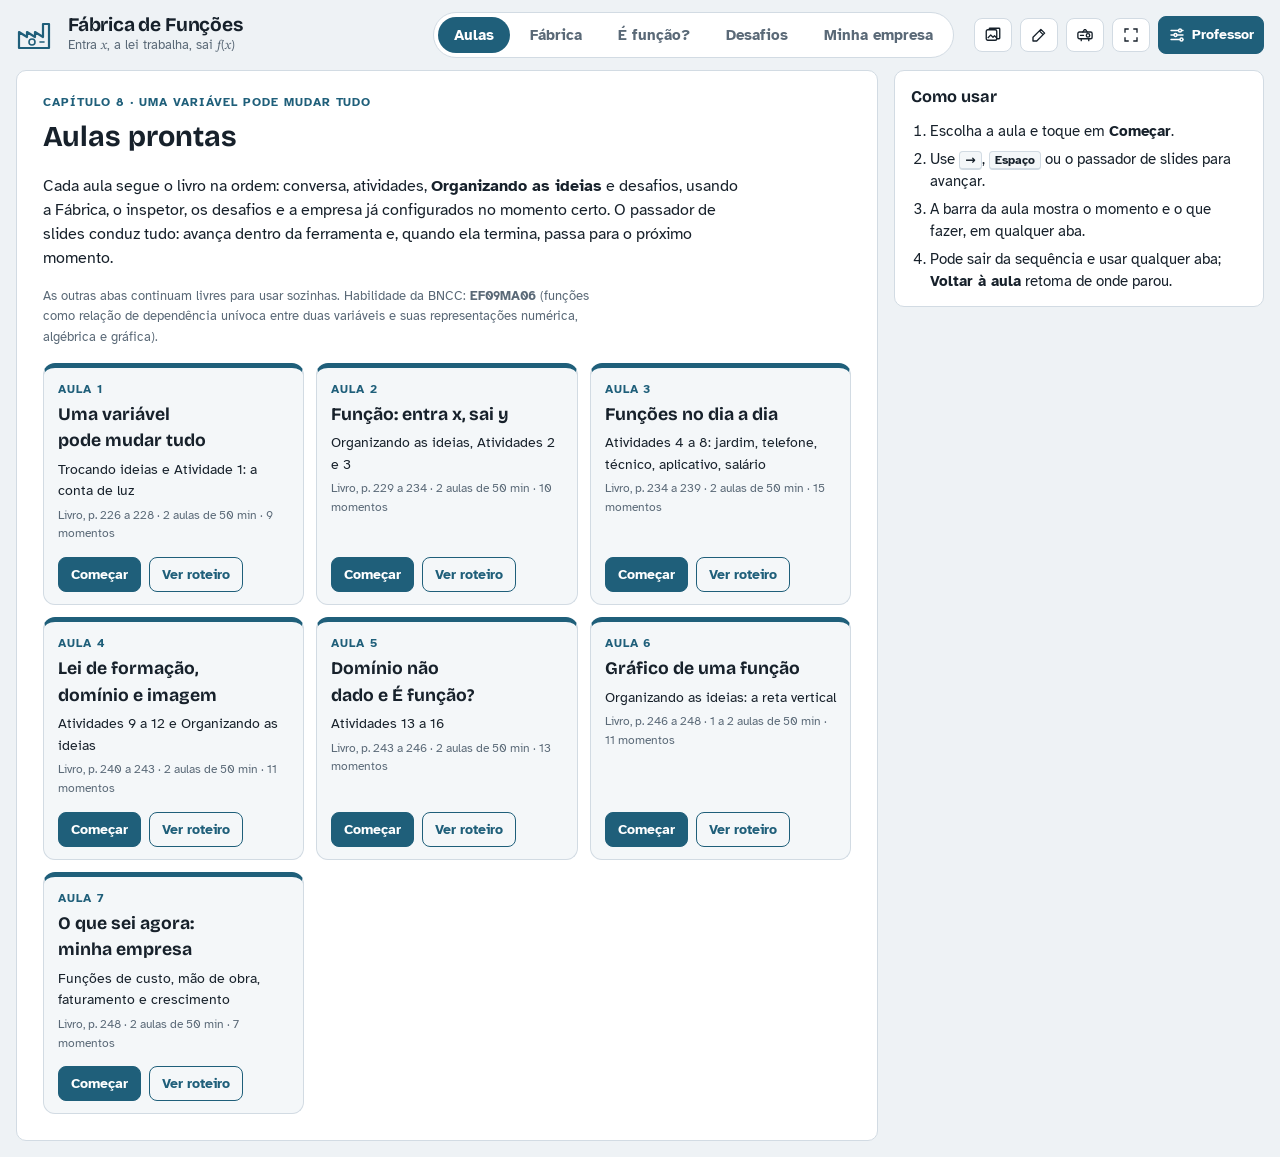
==== commit b43d6ed0: "Placas A–E: perguntas-dobradiça e aquecimento nas aulas - Novo jogo nos Desafios com 6 modelos basea" ====
--- a/index.html
+++ b/index.html
@@ -345,7 +345,7 @@
         <div class="figbar" role="toolbar" aria-label="Escolher o desafio">
           <div class="fb-group">
             <div class="seg seg-sm" id="g-game" role="group" aria-label="Desafio">
-              <button data-g="rule">Adivinhe a regra</button><button data-g="rev">Que produto entrou?</button><button data-g="race">Corrida das engrenagens</button><button data-g="ex">Exercícios</button>
+              <button data-g="rule">Adivinhe a regra</button><button data-g="rev">Que produto entrou?</button><button data-g="race">Corrida das engrenagens</button><button data-g="ex">Exercícios</button><button data-g="hinge">Placas A–E</button>
             </div>
           </div>
           <div class="fb-group">
@@ -606,6 +606,7 @@
 <script src="js/factory.js"></script>
 <script src="js/reps.js"></script>
 <script src="js/inspect.js"></script>
+<script src="js/hinge.js"></script>
 <script src="js/games.js"></script>
 <script src="js/empresa.js"></script>
 <script src="js/vendor/qrcode.js"></script>
--- a/css/style.css
+++ b/css/style.css
@@ -1191,3 +1191,80 @@
 .curtain svg { width: 90px; height: 72px; opacity: 0.5; }
 .curtain small { font-size: 0.85rem; opacity: 0.7; }
 .curtain kbd { background: transparent; border-color: #333; color: inherit; }
+
+/* ===== Placas A–E (perguntas-dobradiça) e aquecimento ===== */
+.h-head { display: flex; align-items: baseline; flex-wrap: wrap; gap: 4px 12px; }
+.h-count { font-weight: 700; color: var(--accent); }
+.h-desc { flex-basis: 100%; font-size: 0.82rem; color: var(--muted); }
+.h-desc b { color: var(--accent); margin-right: 4px; }
+.h-stem p { margin: 0 0 8px; font-size: 1.2rem; line-height: 1.5; }
+.h-stem p:last-child { margin-bottom: 0; }
+.h-stem .h-q { font-weight: 700; }
+.h-cue { display: flex; align-items: center; gap: 14px; padding: 4px 2px; }
+.h-cue p { margin: 0; font-size: 1.1rem; font-weight: 700; }
+.h-up p { color: var(--accent); }
+.h-think {
+  --p: 1; width: 58px; height: 58px; border-radius: 50%; flex: none; display: grid; place-items: center;
+  background: conic-gradient(var(--accent) calc(var(--p) * 360deg), var(--line) 0);
+  transition: --p 1s linear;
+}
+.h-think b { width: 44px; height: 44px; border-radius: 50%; display: grid; place-items: center; background: var(--surface); font-family: var(--font-display); font-size: 1.2rem; }
+.h-think.done { background: var(--ok); }
+.h-alts { list-style: none; margin: 0; padding: 0; display: flex; flex-direction: column; gap: 8px; }
+.h-alts.grid { display: grid; grid-template-columns: repeat(auto-fill, minmax(230px, 1fr)); }
+.h-alt {
+  display: grid; grid-template-columns: auto minmax(0, 1fr); gap: 4px 12px; align-items: center;
+  border: 2px solid var(--line); border-radius: 12px; padding: 8px 12px; background: var(--surface);
+}
+.h-alts.grid .h-alt { align-items: start; }
+.h-l {
+  width: 38px; height: 38px; border-radius: 50%; display: grid; place-items: center;
+  font-family: var(--font-display); font-weight: 700; font-size: 1.2rem;
+  background: var(--surface-2); border: 2px solid var(--ink); color: var(--ink);
+}
+.h-body { min-width: 0; }
+.h-t { font-size: 1.3rem; font-weight: 700; font-variant-numeric: tabular-nums; }
+.h-body .mx-inline { vertical-align: middle; }
+.h-why { margin: 4px 0 0; font-size: 0.95rem; font-weight: 700; }
+.h-alt.ok { border-color: var(--ok); background: color-mix(in srgb, var(--ok) 10%, var(--surface)); }
+.h-alt.ok .h-l { background: var(--ok); border-color: var(--ok); color: #fff; }
+.h-alt.ok .h-why { color: var(--ok); }
+.h-alt.no { border-style: dashed; }
+.h-alt.no .h-why { color: var(--bad); }
+.h-alt.no .h-body > :not(.h-why) { opacity: 0.75; }
+.h-tally { grid-column: 1 / -1; display: flex; align-items: center; gap: 6px; }
+.h-n { min-width: 44px; height: 32px; border: 2px solid var(--accent); border-radius: 8px; background: var(--surface); color: var(--accent); font-weight: 700; font-size: 1rem; }
+.h-bar { flex: 1; height: 10px; border-radius: 5px; background: var(--surface-2); border: 1px solid var(--line); overflow: hidden; }
+.h-bar i { display: block; height: 100%; background: var(--accent); }
+.h-alt.ok .h-bar i { background: var(--ok); }
+.h-alt.no .h-bar i { background: var(--bad); }
+.h-pct { min-width: 3.2em; text-align: right; font-weight: 700; font-variant-numeric: tabular-nums; }
+.h-sum { margin: 0; font-size: 1.05rem; border-left: 5px solid var(--accent); padding-left: 12px; }
+svg.hg { display: block; width: 100%; height: auto; max-width: 300px; }
+.hg-ax { stroke: var(--ink); stroke-width: 1.6; }
+.hg-g { stroke: var(--grid); stroke-width: 1; stroke-dasharray: 3 3; }
+.hg-t { font-family: var(--font-body); font-size: 11px; fill: var(--ink); font-weight: 700; }
+.hg-u { font-family: var(--font-body); font-size: 10px; fill: var(--muted); }
+.hg-l { stroke-width: 3; stroke-linecap: round; }
+.hg-l0 { stroke: var(--in); }
+.hg-l1 { stroke: var(--out); stroke-dasharray: 8 5; }
+.hg-n { font-family: var(--font-display); font-weight: 700; font-size: 14px; }
+.hg-n0 { fill: var(--in); }
+.hg-n1 { fill: var(--out); }
+.hg-c { fill: var(--surface); stroke: var(--ink); stroke-width: 2; }
+html.proj .h-t { font-size: 1.6rem; }
+html.proj .h-l { width: 46px; height: 46px; font-size: 1.45rem; }
+html.proj .h-why { font-size: 1.1rem; }
+html.proj .h-alts.grid { grid-template-columns: repeat(auto-fill, minmax(260px, 1fr)); }
+html.proj svg.hg { max-width: 340px; }
+/* lista: contagem na mesma linha da alternativa (economiza altura no projetor) */
+.h-alts:not(.grid) .h-alt { grid-template-columns: auto minmax(0, 1fr) minmax(170px, 32%); }
+.h-alts:not(.grid) .h-tally { grid-column: 3; grid-row: 1; }
+@media (max-width: 700px) {
+  .h-alts:not(.grid) .h-alt { grid-template-columns: auto minmax(0, 1fr); }
+  .h-alts:not(.grid) .h-tally { grid-column: 1 / -1; grid-row: auto; }
+}
+.h-sum { margin-top: 4px; }
+html.proj-drawer #view-game > .col-main { display: block; overflow-y: auto; }
+html.proj .h-stem p { font-size: 1.3rem; }
+html.proj .h-alt { padding-block: 6px; }
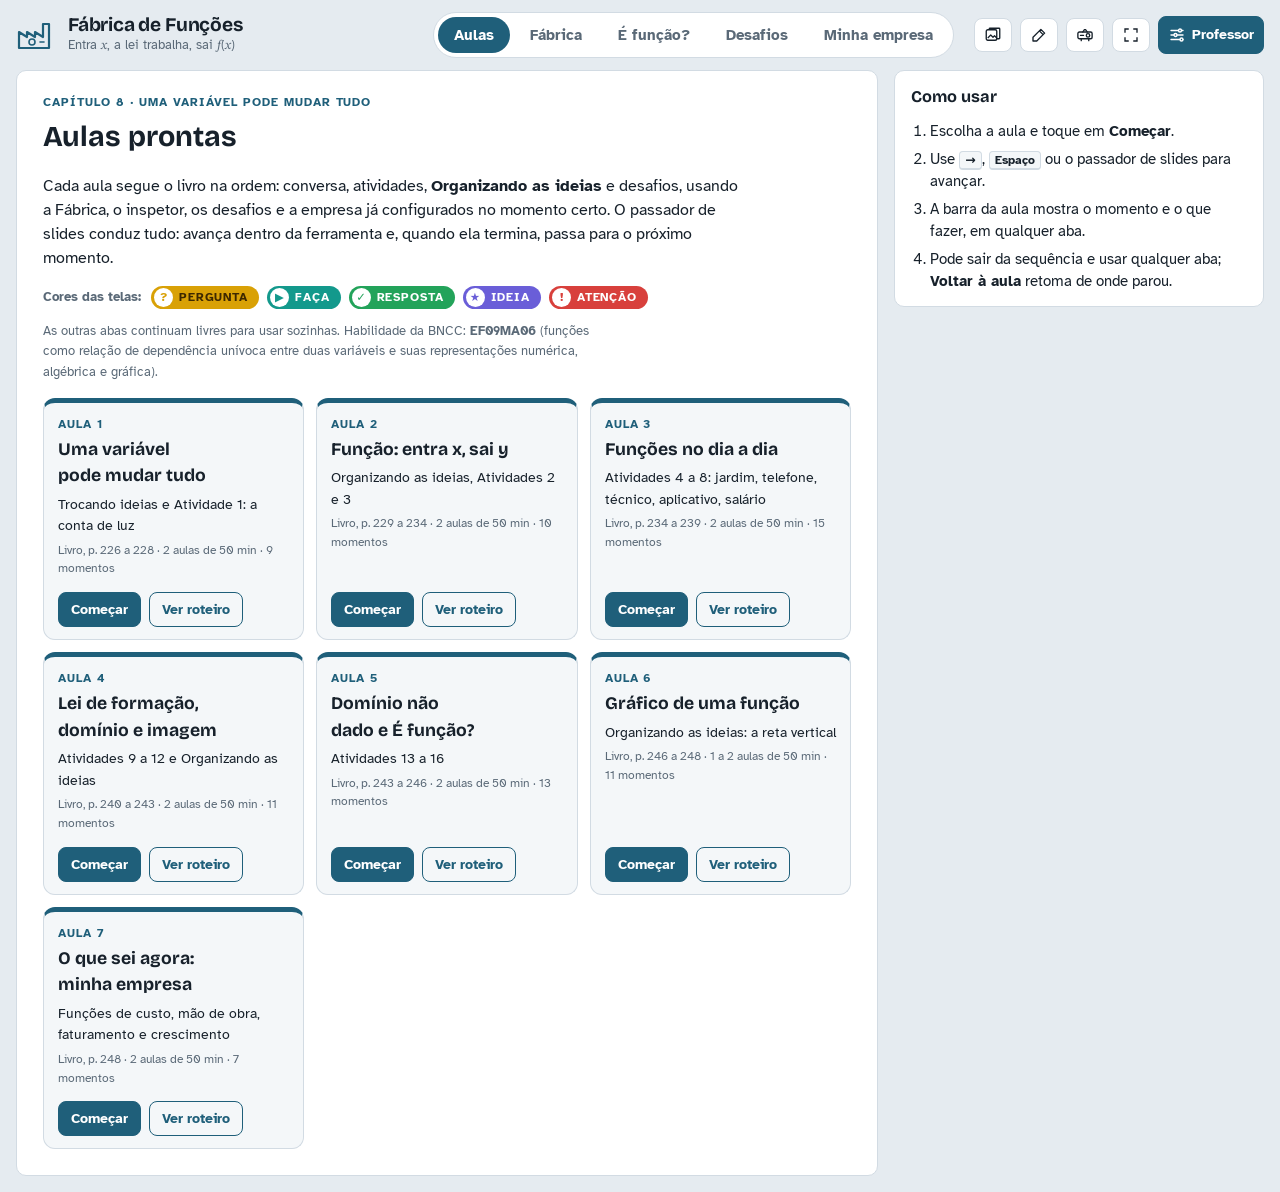
==== commit 26e6292e: "Código de cores por tipo de texto - Cinco etiquetas com cor, ícone e palavra: Pergunta (âmbar), Faça" ====
--- a/index.html
+++ b/index.html
@@ -479,6 +479,7 @@
           <span class="flabel">Modo projetor</span>
           <div class="seg seg-sm" id="seg-proj"><button data-v="0">Desligado</button><button data-v="1">Ligado</button></div>
         </div>
+        <div id="panel-legend"></div>
         <p class="note">Para a sala de aula: figura na largura toda, narração em legenda grande logo abaixo, cores e traços mais fortes. Os controles da lateral ficam numa gaveta (tecla <kbd>L</kbd>).</p>
         <div class="field-inline">
           <span class="flabel">Tema</span>
--- a/css/style.css
+++ b/css/style.css
@@ -1,6 +1,6 @@
 /* ===== Tokens ===== */
 :root {
-  --bg: #eef2f5;
+  --bg: #e5ebf0;
   --surface: #ffffff;
   --surface-2: #f4f7f9;
   --ink: #17212b;
@@ -1268,3 +1268,87 @@
 html.proj-drawer #view-game > .col-main { display: block; overflow-y: auto; }
 html.proj .h-stem p { font-size: 1.3rem; }
 html.proj .h-alt { padding-block: 6px; }
+
+/* ===== Código de cores por tipo de texto =====
+   Sempre cor + ícone + palavra (funciona com daltonismo e no projetor):
+   ? PERGUNTA (âmbar) · ▶ FAÇA (verde-água) · ✓ RESPOSTA (verde) · ★ IDEIA (anil) · ! ATENÇÃO (vermelho) */
+:root {
+  --q: #7a4f00; --q-fill: #fff0c4; --q-line: #d9a106;
+  --do: #0b6660; --do-fill: #d4f1ec; --do-line: #13998c;
+  --okk: #17693a; --okk-fill: #dcf2e3; --okk-line: #23a35a;
+  --idea: #3a3196; --idea-fill: #e6e3fb; --idea-line: #6a5ed8;
+  --warn: #a3221f; --warn-fill: #fde1e0; --warn-line: #d8403c;
+}
+:root[data-theme="dark"] {
+  --q: #ffd46b; --q-fill: #3a2e0c; --q-line: #d9a106;
+  --do: #6fe0d2; --do-fill: #0f3431; --do-line: #13998c;
+  --okk: #7fe0a4; --okk-fill: #14361f; --okk-line: #23a35a;
+  --idea: #b9b0ff; --idea-fill: #25224a; --idea-line: #6a5ed8;
+  --warn: #ff9c97; --warn-fill: #42191a; --warn-line: #d8403c;
+}
+@media (prefers-color-scheme: dark) {
+  :root:not([data-theme="light"]) {
+    --q: #ffd46b; --q-fill: #3a2e0c; --do: #6fe0d2; --do-fill: #0f3431; --okk: #7fe0a4; --okk-fill: #14361f;
+    --idea: #b9b0ff; --idea-fill: #25224a; --warn: #ff9c97; --warn-fill: #42191a;
+  }
+}
+.k-q { --kc: var(--q); --kf: var(--q-fill); --kl: var(--q-line); --ki: "?"; }
+.k-do { --kc: var(--do); --kf: var(--do-fill); --kl: var(--do-line); --ki: "▶"; }
+.k-ok { --kc: var(--okk); --kf: var(--okk-fill); --kl: var(--okk-line); --ki: "✓"; }
+.k-idea { --kc: var(--idea); --kf: var(--idea-fill); --kl: var(--idea-line); --ki: "★"; }
+.k-warn { --kc: var(--warn); --kf: var(--warn-fill); --kl: var(--warn-line); --ki: "!"; }
+/* caixa */
+.kbox { background: var(--kf) !important; border: 0 !important; border-left: 7px solid var(--kl) !important; border-radius: 10px; }
+/* etiqueta (palavra com ícone) */
+.kchip {
+  display: inline-flex; align-items: center; gap: 6px; vertical-align: middle;
+  background: var(--kl); color: #fff; border-radius: 999px; padding: 2px 11px 2px 3px;
+  font-family: var(--font-body); font-size: 0.72rem; font-weight: 800; letter-spacing: 0.07em; text-transform: uppercase; line-height: 1.5;
+  white-space: nowrap; font-style: normal;
+}
+.kchip::before {
+  content: var(--ki); width: 19px; height: 19px; border-radius: 50%; display: grid; place-items: center;
+  background: #fff; color: var(--kl); font-size: 0.72rem; letter-spacing: 0;
+}
+.kchip.k-q { color: #3d2800; }
+.kchip.k-q::before { color: var(--q-line); background: #fff; }
+.kbox > .kchip:first-child { margin-bottom: 6px; }
+
+/* Telas das aulas: cada item revelado tem a cor do seu tipo, com o ícone no lugar do número */
+.reveal { list-style: none; padding-left: 0; }
+.reveal li.k { position: relative; background: var(--kf); border-left: 7px solid var(--kl); border-radius: 10px; padding: 8px 14px 8px 52px; }
+.reveal li.k::before {
+  content: var(--ki); position: absolute; left: 11px; top: 10px; width: 30px; height: 30px; border-radius: 50%;
+  display: grid; place-items: center; background: var(--kl); color: #fff; font-size: 1rem; font-weight: 800; font-family: var(--font-body);
+}
+.reveal li.k-q::before { color: #3d2800; }
+.slide-body.kbox { padding: 12px 16px; }
+.slide-body.kbox p:last-child { margin-bottom: 0; }
+.slide-body .big { border-left: 0; padding-left: 0; }
+
+/* Barra da aula: o pedido vira uma faixa colorida */
+.lb-prompt.kbox { padding: 5px 12px; }
+.lb-prompt .kchip { margin-right: 8px; }
+
+/* Perguntas (livro, exercícios, placas) em âmbar; resoluções em verde */
+.qbtn { background: var(--q-fill); border-color: var(--q-line); border-left-width: 5px; }
+.qdir { color: var(--q); }
+.qhead { color: var(--q); }
+.solve:empty { display: none; }
+.solve { background: var(--okk-fill); border-left: 7px solid var(--okk-line); border-radius: 10px; padding: 10px 14px 12px 2.4em; }
+.solve::before {
+  content: "✓ Resolução"; display: block; margin: 0 0 4px -1.3em; color: var(--okk);
+  font-size: 0.75rem; font-weight: 800; letter-spacing: 0.07em; text-transform: uppercase;
+}
+.solve li::marker { color: var(--okk); }
+.h-cue.kbox { padding: 8px 12px; }
+.h-sum.kbox { padding: 8px 12px; border-left-width: 7px; }
+.tnote { border: 2px dashed var(--line); border-radius: 10px; padding: 6px 12px; }
+
+/* Legenda das cores */
+.klegend { display: flex; flex-wrap: wrap; gap: 8px; align-items: center; margin: 10px 0 12px; }
+.klegend .kchip { font-size: 0.78rem; }
+.klegend-t { font-size: 0.8rem; font-weight: 700; color: var(--muted); margin-right: 2px; }
+html.proj .kchip { font-size: 0.8rem; }
+html.proj .reveal li.k { padding-left: 58px; }
+html.proj .reveal li.k::before { width: 34px; height: 34px; top: 12px; font-size: 1.1rem; }
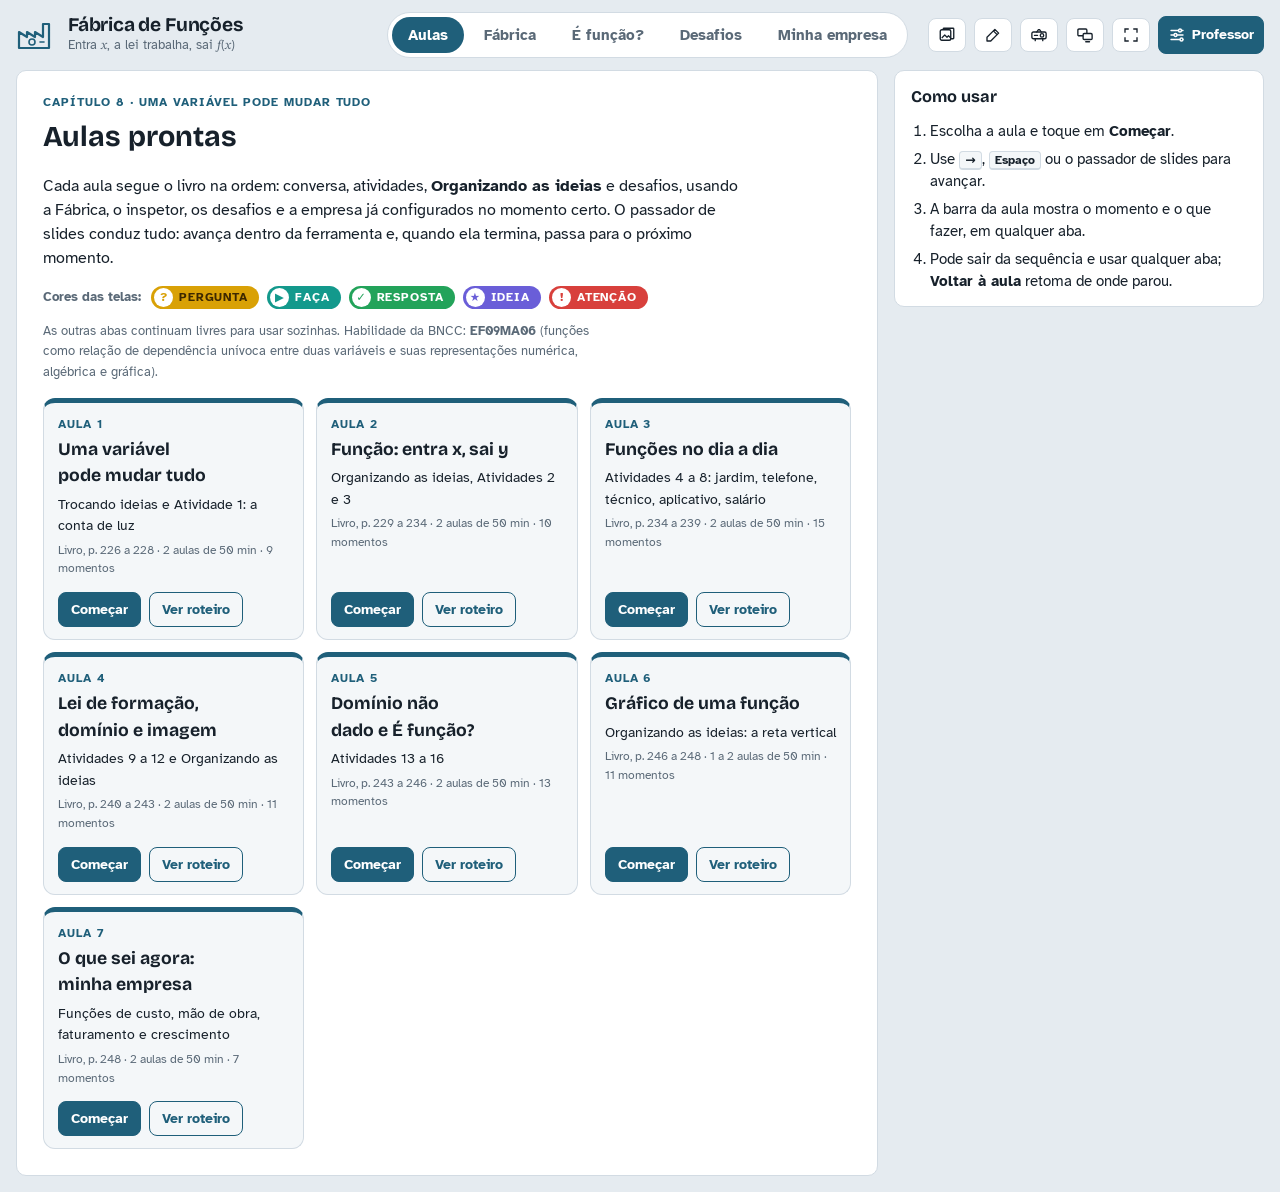
==== commit aa31dd98: "Modo apresentador: segunda janela só para o professor - Botão Apresentador (tecla S) abre apresentad" ====
--- a/index.html
+++ b/index.html
@@ -54,6 +54,10 @@
       <button class="tool" id="btn-proj" title="Modo projetor: figura grande, narração em legenda e cores mais fortes (tecla M)" aria-pressed="false">
         <svg viewBox="0 0 24 24" aria-hidden="true"><rect x="2.5" y="8" width="19" height="9" rx="2" fill="none" stroke="currentColor" stroke-width="1.8"/><circle cx="16" cy="12.5" r="2.3" fill="none" stroke="currentColor" stroke-width="1.8"/><path d="M6 12.5h4M7 17v2.5M17 17v2.5M9 8l2-3h2l2 3" fill="none" stroke="currentColor" stroke-width="1.8" stroke-linecap="round" stroke-linejoin="round"/></svg>
         <span>Projetor</span>
+      </button>
+      <button class="tool" id="btn-pres" title="Modo apresentador: abre uma segunda janela, só para você, com as respostas, as notas e o próximo momento; esta janela vai para o projetor (tecla S)" aria-pressed="false">
+        <svg viewBox="0 0 24 24" aria-hidden="true"><rect x="2.5" y="4" width="12" height="9" rx="1.5" fill="none" stroke="currentColor" stroke-width="1.8"/><rect x="9.5" y="10" width="12" height="8" rx="1.5" fill="var(--surface)" stroke="currentColor" stroke-width="1.8"/><path d="M13 21h5" stroke="currentColor" stroke-width="1.8" stroke-linecap="round"/></svg>
+        <span>Apresentador</span>
       </button>
       <button class="tool" id="btn-full" title="Tela cheia (tecla F)">
         <svg viewBox="0 0 24 24" aria-hidden="true"><path d="M4 9V4h5M20 9V4h-5M4 15v5h5M20 15v5h-5" fill="none" stroke="currentColor" stroke-width="1.8"/></svg>
@@ -456,6 +460,28 @@
     <small>tecla <kbd>.</kbd>, clique ou passador para voltar</small>
   </div>
 
+  <!-- ============ RESUMO DA TURMA (Placas A–E) ============ -->
+  <div class="scrim" id="rs-scrim" hidden></div>
+  <div class="rs-dialog" id="rs-dialog" role="dialog" aria-label="Resumo da turma" hidden>
+    <div class="panel-head">
+      <h2>Resumo da turma <small>Placas A–E, por descritor</small></h2>
+      <button class="icon-btn" id="rs-close" aria-label="Fechar">
+        <svg viewBox="0 0 24 24" aria-hidden="true"><path d="M6 6l12 12M18 6 6 18" stroke="currentColor" stroke-width="2" stroke-linecap="round"/></svg>
+      </button>
+    </div>
+    <p class="rs-print-head" id="rs-print-head"></p>
+    <div class="rs-body" id="rs-body"></div>
+    <textarea class="rs-text" id="rs-text" rows="8" aria-label="Texto para o relatório" hidden></textarea>
+    <div class="rs-actions">
+      <button class="btn" id="rs-copy" title="Texto pronto para colar no relatório do PAE">Copiar texto para o relatório</button>
+      <button class="btn btn-ghost" id="rs-csv" title="Planilha com uma linha por pergunta (abre no Excel ou no Google Planilhas)">Baixar planilha</button>
+      <button class="btn btn-ghost" id="rs-print">Imprimir</button>
+      <button class="btn btn-ghost rs-clear" id="rs-clear">Apagar estes resultados</button>
+    </div>
+    <p class="note rs-note">Os resultados ficam guardados só neste navegador. Use "Baixar planilha" para guardar uma cópia.</p>
+  </div>
+  <datalist id="turmas-dl"><option value="9º A"><option value="9º B"><option value="9º C"></datalist>
+
   <!-- ============ PAINEL DO PROFESSOR ============ -->
   <div class="scrim" id="scrim" hidden></div>
   <aside class="panel" id="panel" aria-label="Painel do professor" hidden>
@@ -510,6 +536,12 @@
           <input type="text" id="site-base" inputmode="url" spellcheck="false">
           <p class="note">Os alunos abrem por este endereço (o do GitHub Pages). A prévia no Claude é privada e não serve para eles.</p>
         </div>
+      </section>
+
+      <section class="pgroup">
+        <h3>Resultados da turma</h3>
+        <p class="note">Os votos contados nas Placas A–E, por turma e por descritor, com os erros mais escolhidos. Texto pronto para o relatório do PAE e planilha.</p>
+        <button class="btn" id="btn-resumo">Abrir o resumo da turma</button>
       </section>
 
       <section class="pgroup">
@@ -541,6 +573,7 @@
           <dt><kbd>A</kbd></dt><dd>anotar na tela</dd>
           <dt><kbd>F</kbd></dt><dd>tela cheia</dd>
           <dt><kbd>M</kbd></dt><dd>modo projetor</dd>
+          <dt><kbd>S</kbd></dt><dd>modo apresentador (segunda janela, só para o professor)</dd>
           <dt><kbd>L</kbd></dt><dd>gaveta com os controles (no modo projetor)</dd>
           <dt><kbd>.</kbd></dt><dd>cortina: apaga a tela para a turma olhar para você</dd>
           <dt><kbd>P</kbd></dt><dd>painel do professor</dd>
@@ -609,12 +642,14 @@
 <script src="js/inspect.js"></script>
 <script src="js/hinge.js"></script>
 <script src="js/games.js"></script>
+<script src="js/resumo.js"></script>
 <script src="js/empresa.js"></script>
 <script src="js/vendor/qrcode.js"></script>
 <script src="js/annotate.js"></script>
 <script src="js/share.js"></script>
 <script src="js/export.js"></script>
 <script src="js/lessons.js"></script>
+<script src="js/presenter.js"></script>
 <script src="js/app.js"></script>
 </body>
 </html>
--- a/css/style.css
+++ b/css/style.css
@@ -1352,3 +1352,141 @@
 html.proj .kchip { font-size: 0.8rem; }
 html.proj .reveal li.k { padding-left: 58px; }
 html.proj .reveal li.k::before { width: 34px; height: 34px; top: 12px; font-size: 1.1rem; }
+
+/* ===== Resumo da turma ===== */
+.h-tools { margin-left: auto; display: flex; align-items: center; gap: 8px; }
+.h-turma { display: flex; align-items: center; gap: 6px; font-size: 0.85rem; font-weight: 700; color: var(--muted); }
+.h-turma input { width: 7.5em !important; padding: 3px 8px !important; font-size: 0.9rem; }
+.rs-dialog {
+  position: fixed; left: 50%; top: 50%; transform: translate(-50%, -50%); z-index: 22;
+  width: min(1080px, calc(100% - 24px)); max-height: calc(100% - 24px);
+  display: flex; flex-direction: column; background: var(--surface); border: 1px solid var(--line); border-radius: var(--radius);
+  box-shadow: 0 18px 50px rgba(8, 16, 24, 0.3);
+}
+.rs-dialog .panel-head h2 small { font-family: var(--font-body); font-size: 0.8rem; font-weight: 400; color: var(--muted); margin-left: 6px; }
+#rs-scrim { z-index: 21; }
+.rs-body { overflow-y: auto; padding: 12px 18px 6px; display: flex; flex-direction: column; gap: 12px; }
+.rs-filters { display: flex; flex-wrap: wrap; align-items: center; gap: 10px 16px; }
+.rs-filters label { display: flex; align-items: center; gap: 8px; font-weight: 700; }
+.rs-filters .select { width: auto; min-width: 9em; }
+.rs-kpis { display: grid; grid-template-columns: repeat(3, minmax(0, 1fr)); gap: 10px; }
+.rs-h { font-size: 1.02rem; margin: 6px 0 -4px; }
+.rs-h small { font-family: var(--font-body); font-weight: 400; font-size: 0.8rem; color: var(--muted); margin-left: 6px; }
+.rs-table { width: 100%; border-collapse: collapse; font-size: 0.92rem; }
+.rs-table th { text-align: left; font-size: 0.72rem; letter-spacing: 0.05em; text-transform: uppercase; color: var(--muted); padding: 6px 8px; border-bottom: 2px solid var(--line); }
+.rs-table td { padding: 8px; border-bottom: 1px solid var(--line); vertical-align: middle; }
+.rs-table td small { display: block; font-size: 0.76rem; color: var(--muted); }
+.rs-table .num { text-align: right; font-variant-numeric: tabular-nums; }
+.rs-rate { white-space: nowrap; }
+.rs-rate b { display: inline-block; min-width: 3em; text-align: right; font-variant-numeric: tabular-nums; }
+.rs-bar { display: inline-block; vertical-align: middle; width: 110px; height: 11px; border-radius: 6px; background: var(--surface-2); border: 1px solid var(--line); overflow: hidden; margin-right: 6px; }
+.rs-bar i { display: block; height: 100%; background: var(--kl); }
+.rs-p { color: var(--warn); margin-left: 4px; }
+.rs-errs { margin: 0; padding-left: 1.6em; display: flex; flex-direction: column; gap: 6px; }
+.rs-errs li { display: grid; grid-template-columns: minmax(0, 1fr) 150px 3.2em minmax(90px, auto); align-items: center; gap: 8px; }
+.rs-errs li::marker { color: var(--warn); font-weight: 700; }
+.rs-errs .rs-bar { width: 100%; }
+.rs-errs b { text-align: right; font-variant-numeric: tabular-nums; }
+.rs-errs small { color: var(--muted); font-size: 0.78rem; }
+.rs-small { font-size: 0.85rem; }
+.rs-dist span, .rs-dist b { margin-right: 6px; white-space: nowrap; }
+.rs-dist b.ok { color: var(--okk); }
+.rs-list summary { margin-bottom: 6px; }
+.rs-empty { padding: 20px 4px 10px; }
+.rs-empty p { margin: 0 0 8px; }
+.rs-text { margin: 0 18px; font-family: var(--font-body); font-size: 0.85rem; }
+.rs-actions { display: flex; flex-wrap: wrap; gap: 8px; padding: 12px 18px 4px; border-top: 1px solid var(--line); }
+.rs-clear { margin-left: auto; color: var(--bad) !important; border-color: var(--bad) !important; }
+.rs-clear.armed { background: var(--bad) !important; color: #fff !important; }
+.rs-note { padding: 0 18px 14px; }
+.rs-print-head { display: none; }
+@media (max-width: 700px) {
+  .rs-kpis { grid-template-columns: 1fr 1fr 1fr; }
+  .rs-table th:nth-child(3), .rs-table td:nth-child(3) { display: none; }
+  .rs-bar { width: 50px; }
+  .rs-errs li { grid-template-columns: minmax(0, 1fr) 60px 3em; }
+  .rs-errs small { display: none; }
+  .rs-body { padding-inline: 10px; }
+  .h-tools { margin-left: 0; flex-wrap: wrap; }
+}
+@media print {
+  body.print-sum .app > *:not(#rs-dialog) { display: none !important; }
+  body.print-sum { background: #fff; }
+  body.print-sum #rs-dialog { position: static; transform: none; width: 100%; max-height: none; box-shadow: none; border: 0; }
+  body.print-sum #rs-dialog .panel-head, body.print-sum .rs-actions, body.print-sum .rs-filters, body.print-sum .rs-note, body.print-sum [data-del] { display: none !important; }
+  body.print-sum .rs-print-head { display: block; font-weight: 700; font-size: 13pt; margin: 0 0 8pt; }
+  body.print-sum .rs-body { overflow: visible; padding: 0; }
+  body.print-sum .rs-bar, body.print-sum .kchip, body.print-sum .kpi { -webkit-print-color-adjust: exact; print-color-adjust: exact; }
+}
+.rs-turmas { max-width: 640px; }
+
+/* ===== Modo apresentador (apresentador.html, no notebook do professor) ===== */
+body.pv { min-height: 100vh; display: flex; flex-direction: column; padding: 0 14px 14px; }
+.pv-top { display: flex; align-items: center; justify-content: space-between; gap: 12px; flex-wrap: wrap; padding: 10px 0; }
+.pv-brand { display: flex; flex-direction: column; }
+.pv-brand b { font-family: var(--font-display); font-size: 1.1rem; color: var(--accent); }
+.pv-brand span { font-size: 0.95rem; }
+.pv-clocks { display: flex; align-items: center; gap: 12px; }
+.pv-clock { font-family: var(--font-display); font-size: 1.6rem; font-weight: 700; font-variant-numeric: tabular-nums; }
+.pv-el { color: var(--accent); }
+.pv-dot { width: 14px; height: 14px; border-radius: 50%; background: var(--bad); box-shadow: 0 0 0 3px color-mix(in srgb, var(--bad) 25%, transparent); }
+.pv-dot.on { background: var(--ok); box-shadow: 0 0 0 3px color-mix(in srgb, var(--ok) 25%, transparent); }
+.pv-grid { flex: 1; display: grid; grid-template-columns: minmax(0, 1fr) minmax(280px, 340px); gap: 14px; align-items: start; }
+.pv-now, .pv-side { display: flex; flex-direction: column; gap: 12px; min-width: 0; }
+.pv-card { background: var(--surface); border: 1px solid var(--line); border-radius: var(--radius); padding: 14px 18px; display: flex; flex-direction: column; gap: 10px; }
+.pv-card h2 { font-size: 1.5rem; }
+.pv-kind { margin: 0; font-size: 0.75rem; font-weight: 800; letter-spacing: 0.08em; text-transform: uppercase; color: var(--accent); }
+.pv-prompt { margin: 0; padding: 6px 10px; background: var(--do-fill); border-left: 6px solid var(--do-line); border-radius: 8px; }
+.pv-prompt .kchip { margin-right: 8px; }
+.pv-sub { margin: 0; }
+.pv-body { font-size: 1.05rem; }
+.pv-body p { margin: 0 0 6px; }
+.pv-steps { list-style: none; margin: 0; padding: 0; display: flex; flex-direction: column; gap: 8px; }
+.pv-steps li.k { position: relative; background: var(--kf); border-left: 7px solid var(--kl); border-radius: 10px; padding: 8px 12px; font-size: 1.05rem; }
+.pv-steps li.later { opacity: 0.6; }
+.pv-steps li.nextup { outline: 3px solid var(--accent); outline-offset: 2px; }
+.pv-tag { display: inline-block; margin-right: 8px; background: var(--accent); color: var(--accent-ink); border-radius: 999px; padding: 0 9px; font-size: 0.72rem; font-weight: 800; letter-spacing: 0.05em; text-transform: uppercase; }
+.pv-stem p { margin: 0 0 6px; }
+.pv-alts { list-style: none; margin: 0; padding: 0; display: flex; flex-direction: column; gap: 6px; }
+.pv-alts li { display: grid; grid-template-columns: auto minmax(0, 1fr) auto; gap: 10px; align-items: center; border: 2px solid var(--line); border-radius: 10px; padding: 6px 10px; }
+.pv-alts li.ok { border-color: var(--ok); background: color-mix(in srgb, var(--ok) 10%, var(--surface)); }
+.pv-alts li.ok .h-l { background: var(--ok); border-color: var(--ok); color: #fff; }
+.pv-alt { font-size: 1.05rem; font-weight: 700; }
+.pv-alt svg.hg { max-width: 220px; }
+.pv-why { margin: 2px 0 0; font-size: 0.85rem; }
+.pv-alts li.ok .pv-why { color: var(--okk); font-weight: 700; }
+.pv-alts li.no .pv-why { color: var(--warn); }
+.pv-vote { display: flex; align-items: center; gap: 6px; }
+.pv-vote b { min-width: 2ch; text-align: center; font-size: 1.2rem; font-variant-numeric: tabular-nums; }
+.pv-plus { width: 46px; height: 40px; border-radius: 10px; border: 2px solid var(--accent); background: var(--accent); color: var(--accent-ink); font-size: 1.3rem; font-weight: 800; }
+.pv-pct { min-width: 3em; text-align: right; font-weight: 700; color: var(--muted); }
+.pv-ans { margin: 0; font-size: 1.1rem; }
+.pv-ans .kchip { margin-right: 6px; }
+.pv-law { margin: 0; font-size: 1.1rem; }
+.pv-narr { border-left: 5px solid var(--accent); padding-left: 12px; }
+.pv-narr h3 { font-size: 1.1rem; margin: 0 0 4px; }
+.pv-narr .eyebrow { margin: 0; }
+.pv-table { border-collapse: collapse; font-family: var(--font-math); font-size: 1.05rem; }
+.pv-table th, .pv-table td { border: 1px solid var(--line); padding: 4px 10px; text-align: center; }
+.pv-table td.bad { color: var(--bad); font-family: var(--font-body); font-size: 0.85rem; font-weight: 700; }
+.pv-later { opacity: 0.6; }
+.pv-note { border: 2px dashed var(--muted); }
+.pv-note p { margin: 0; }
+.pv-warn { margin: 0; padding: 8px 12px; }
+.pv-ctrl { display: grid; grid-template-columns: 1fr 2fr; gap: 10px; }
+.pv-big { height: 84px; border-radius: 14px; border: 2px solid var(--line); background: var(--surface); display: grid; place-items: center; }
+.pv-big svg { width: 38px; height: 38px; }
+.pv-next { background: var(--accent); color: var(--accent-ink); border-color: var(--accent); display: flex; align-items: center; justify-content: center; gap: 6px; font-size: 1.3rem; font-weight: 800; }
+.pv-ctrl2 { display: flex; flex-wrap: wrap; gap: 8px; }
+#pv-curtain.on { background: var(--ink); color: var(--surface); }
+#pv-proj[aria-pressed="true"] { background: var(--accent); color: var(--accent-ink); }
+.pv-ol { list-style: none; margin: 0; padding: 0; display: flex; flex-direction: column; gap: 4px; max-height: 42vh; overflow-y: auto; }
+.pv-ol button { width: 100%; text-align: left; border: 1px solid var(--line); background: var(--surface-2); border-radius: 8px; padding: 5px 9px; font-size: 0.86rem; font-weight: 700; }
+.pv-ol button span { display: block; font-size: 0.66rem; letter-spacing: 0.05em; text-transform: uppercase; color: var(--muted); }
+.pv-ol li.done button { opacity: 0.55; }
+.pv-ol li.cur button { border-color: var(--accent); outline: 2px solid var(--accent); background: color-mix(in srgb, var(--accent) 10%, var(--surface)); }
+.pv-keys { font-size: 0.8rem; }
+@media (max-width: 860px) { .pv-grid { grid-template-columns: minmax(0, 1fr); } }
+#btn-pres[aria-pressed="true"] { background: var(--ok); border-color: var(--ok); color: #fff; }
+.pv-stem { padding: 10px 14px; }
+.pv-stem > .kchip:first-child { margin-bottom: 6px; }
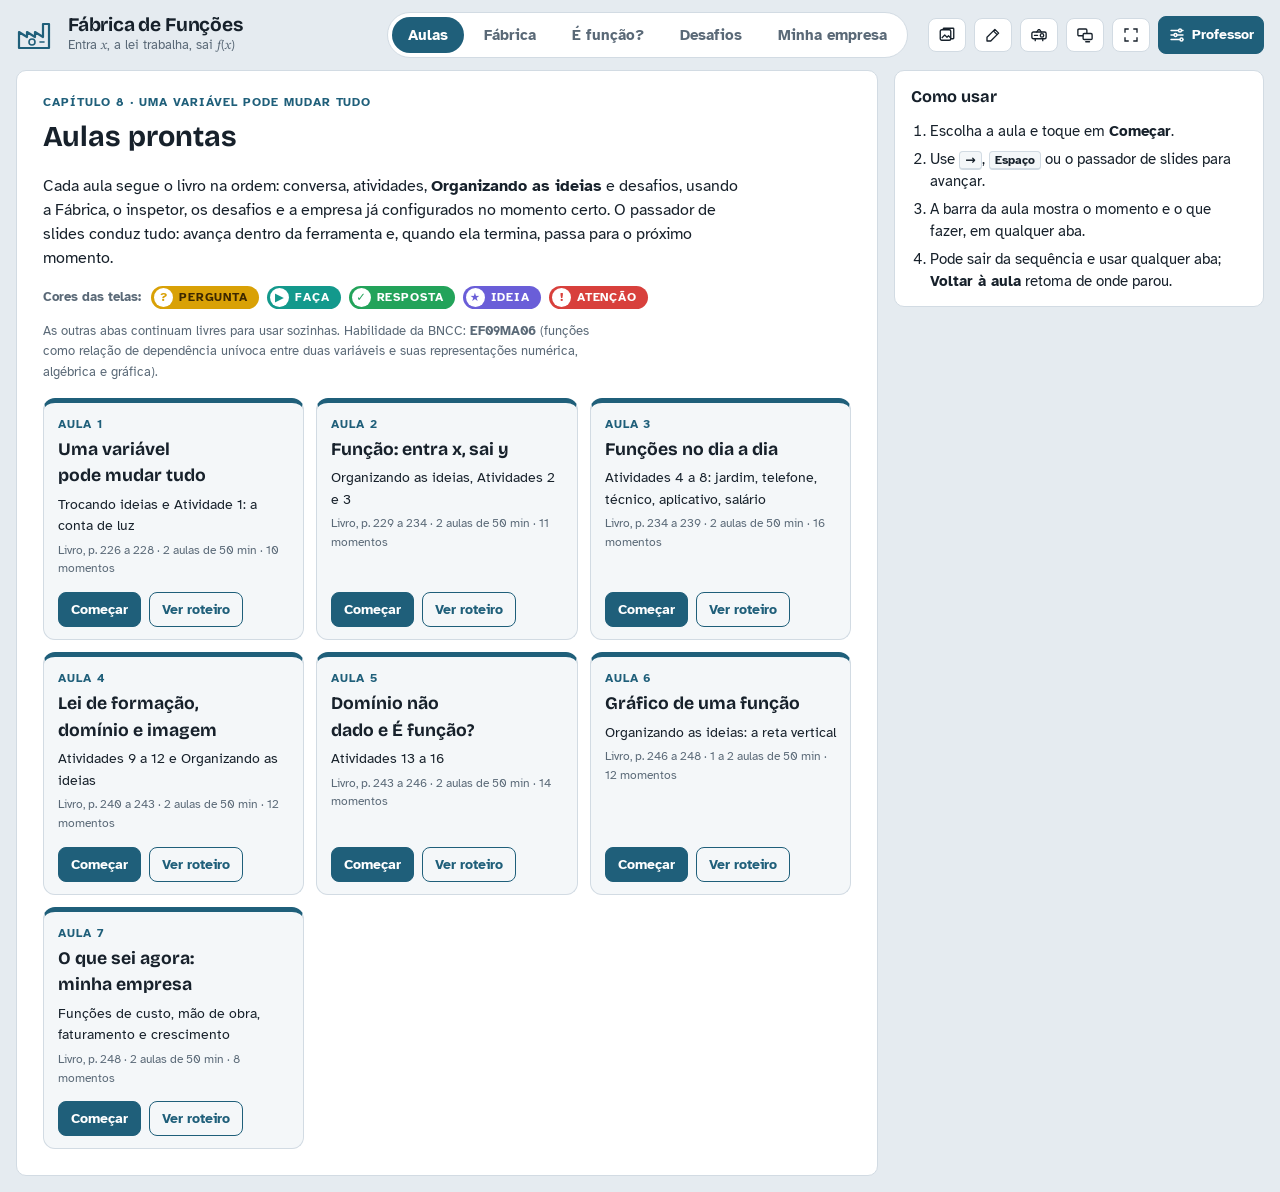
==== commit d5dcc62b: "Bilhete de saída no fim de cada aula - Último momento das 7 aulas: duas perguntas sobre o conteúdo d" ====
--- a/index.html
+++ b/index.html
@@ -93,6 +93,7 @@
     <aside class="side" id="aula-side"></aside>
   </main>
   <div class="aula-print" id="aula-print"></div>
+  <div class="exit-print" id="exit-print"></div>
 
   <!-- ============ FÁBRICA ============ -->
   <main class="view" id="view-fab" aria-labelledby="tab-fab" hidden>
--- a/css/style.css
+++ b/css/style.css
@@ -1490,3 +1490,40 @@
 #btn-pres[aria-pressed="true"] { background: var(--ok); border-color: var(--ok); color: #fff; }
 .pv-stem { padding: 10px 14px; }
 .pv-stem > .kchip:first-child { margin-bottom: 6px; }
+
+/* ===== Bilhete de saída ===== */
+.h-rel { border-collapse: collapse; font-family: var(--font-math); font-size: 1.15rem; margin: 2px 0; }
+.h-rel th, .h-rel td { border: 1.5px solid var(--line); padding: 3px 10px; text-align: center; }
+.h-rel th { background: var(--surface-2); font-weight: 500; }
+html.proj .h-rel { font-size: 1.35rem; }
+.h-self .h-alt.s0 { border-color: var(--okk-line); }
+.h-self .h-alt.s1 { border-color: var(--q-line); }
+.h-self .h-alt.s2 { border-color: var(--warn-line); }
+.h-self .h-alt.s0 .h-bar i { background: var(--okk-line); }
+.h-self .h-alt.s1 .h-bar i { background: var(--q-line); }
+.h-self .h-alt.s2 .h-bar i { background: var(--warn-line); }
+.h-face { font-size: 1.5rem; vertical-align: middle; margin-right: 4px; }
+.exit-print { display: none; }
+@media print {
+  body.print-exit .app > *:not(.exit-print) { display: none !important; }
+  body.print-exit { background: #fff; }
+  body.print-exit .exit-print { display: grid; grid-template-columns: 1fr 1fr; gap: 0; color: #000; font-size: 9.5pt; }
+  body.print-exit .xt { border: 1px dashed #888; padding: 8pt 10pt; break-inside: avoid; min-height: 48vh; }
+  body.print-exit .xt-head { display: flex; flex-direction: column; gap: 3pt; margin-bottom: 6pt; }
+  body.print-exit .xt-head span { font-size: 9pt; }
+  body.print-exit .xt-q { margin-bottom: 6pt; }
+  body.print-exit .xt-q p { margin: 0 0 3pt; }
+  body.print-exit .xt-n { font-weight: 700; }
+  body.print-exit .xt-alts { list-style: none; margin: 0; padding: 0; display: flex; flex-direction: column; gap: 2pt; }
+  body.print-exit .xt-alts.grid { display: grid; grid-template-columns: 1fr 1fr; gap: 3pt 8pt; }
+  body.print-exit .xt-alts li { display: flex; gap: 4pt; align-items: flex-start; }
+  body.print-exit .xt svg.hg { max-width: 120px; }
+  body.print-exit .h-rel { font-size: 9pt; }
+  body.print-exit .h-rel th, body.print-exit .h-rel td { padding: 1pt 5pt; border-color: #999; }
+  body.print-exit .mx-inline text { fill: #000; }
+}
+.rs-self { white-space: nowrap; }
+.rs-self .sf { display: inline-block; margin-right: 8px; padding: 1px 7px; border-radius: 999px; font-weight: 700; font-size: 0.82rem; }
+.rs-self .s0 { background: var(--okk-fill); color: var(--okk); }
+.rs-self .s1 { background: var(--q-fill); color: var(--q); }
+.rs-self .s2 { background: var(--warn-fill); color: var(--warn); }
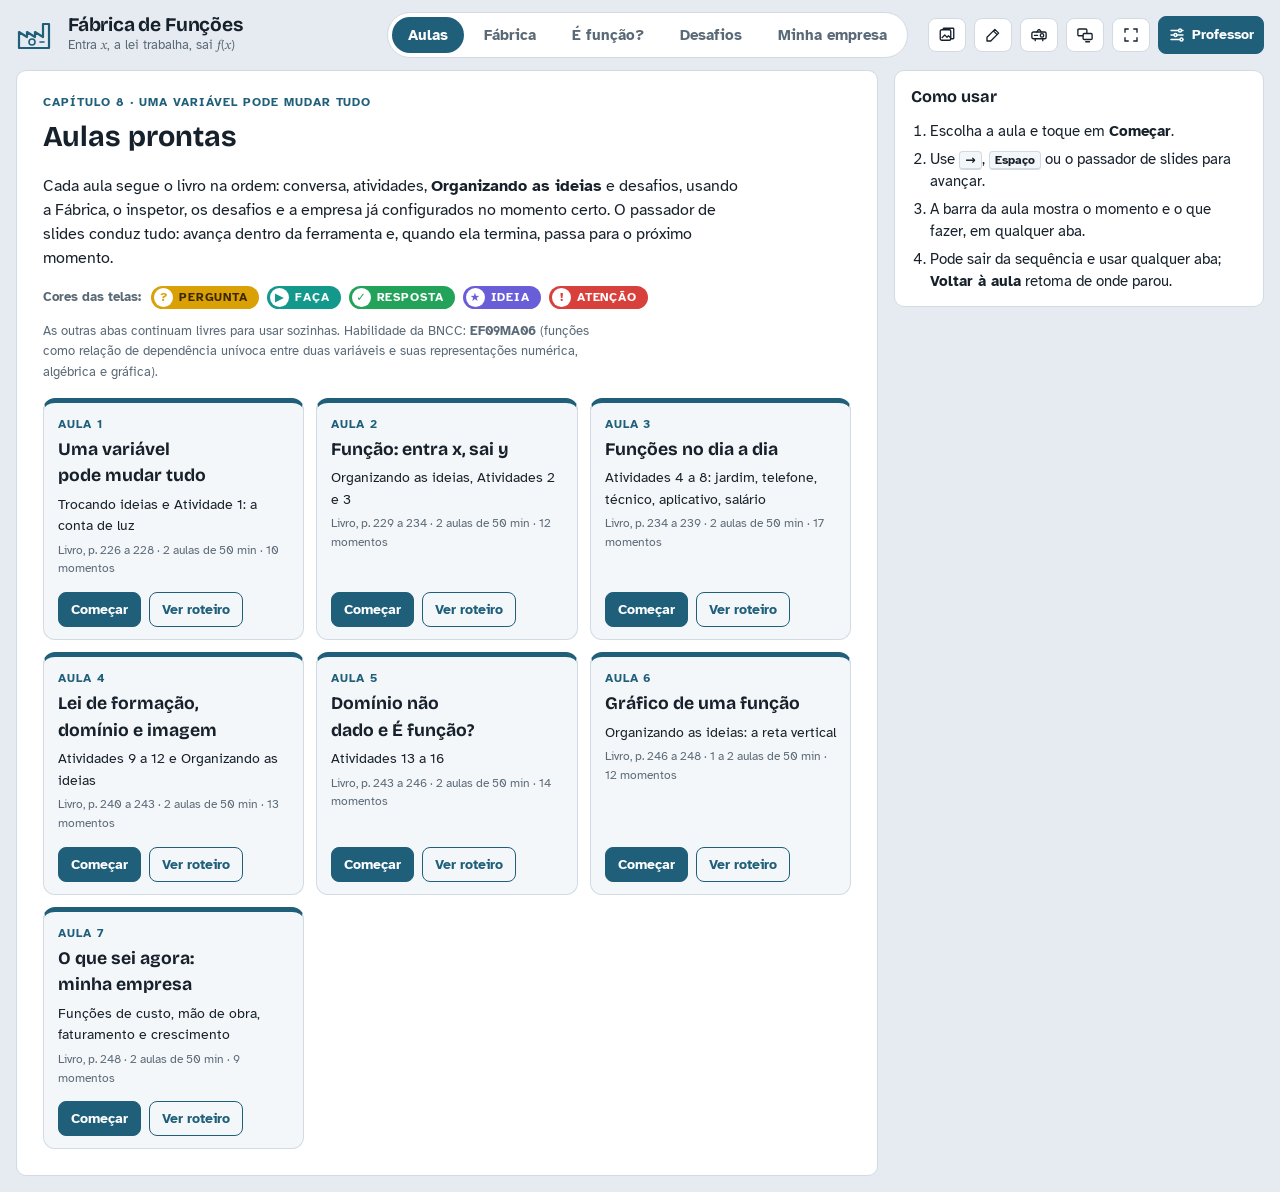
==== commit fe51e6bc: "Erro do Zé mais ilustrativo e menos carregado - O Zé aparece (bonequinho com balão de fala) e a reso" ====
--- a/index.html
+++ b/index.html
@@ -7,7 +7,7 @@
 <meta name="description" content="Função como uma fábrica: entra um valor, a lei de formação processa e sai a imagem. Tabela, diagrama de flechas e gráfico ao vivo.">
 <link rel="preconnect" href="https://fonts.googleapis.com">
 <link rel="preconnect" href="https://fonts.gstatic.com" crossorigin>
-<link rel="stylesheet" href="https://fonts.googleapis.com/css2?family=Atkinson+Hyperlegible:ital,wght@0,400;0,700;1,400&family=Bricolage+Grotesque:opsz,wght@12..96,600;12..96,700&family=STIX+Two+Text:ital,wght@0,500;1,500;1,600&display=swap">
+<link rel="stylesheet" href="https://fonts.googleapis.com/css2?family=Atkinson+Hyperlegible:ital,wght@0,400;0,700;1,400&family=Bricolage+Grotesque:opsz,wght@12..96,600;12..96,700&family=STIX+Two+Text:ital,wght@0,500;1,500;1,600&family=Patrick+Hand&display=swap">
 <link rel="stylesheet" href="css/style.css">
 </head>
 <body>
--- a/css/style.css
+++ b/css/style.css
@@ -1527,3 +1527,72 @@
 .rs-self .s0 { background: var(--okk-fill); color: var(--okk); }
 .rs-self .s1 { background: var(--q-fill); color: var(--q); }
 .rs-self .s2 { background: var(--warn-fill); color: var(--warn); }
+
+
+
+/* ===== O erro do Zé: o caderno, corrigido de caneta vermelha ===== */
+:root { --font-hand: "Patrick Hand", "Comic Sans MS", "Segoe Print", cursive; --pen: #d0312d; }
+.ze-row { display: flex; align-items: center; gap: 12px; }
+.ze-ava { flex: none; display: flex; flex-direction: column; align-items: center; font-family: var(--font-hand); font-size: 1.1rem; line-height: 1; color: var(--muted); }
+.ze-ava svg { width: 58px; height: 58px; }
+.ze-skin { fill: #f2c9a0; stroke: #7a5236; stroke-width: 2; }
+.ze-cap { fill: var(--in); stroke: color-mix(in srgb, var(--in) 70%, #000); stroke-width: 2; stroke-linejoin: round; }
+.ze-brim { stroke: color-mix(in srgb, var(--in) 70%, #000); stroke-width: 4; stroke-linecap: round; }
+.ze-eye { fill: #3a2a1e; }
+.ze-mouth { fill: none; stroke: #3a2a1e; stroke-width: 2.4; stroke-linecap: round; }
+.ze-ava.oops .ze-mouth { d: path("M26 49q6 -4 12 0"); }
+.ze-bubble { position: relative; margin: 0; padding: 10px 16px; background: var(--surface); border: 2px solid var(--line); border-radius: 16px; font-size: 1.1rem; }
+.ze-bubble::before { content: ""; position: absolute; left: -9px; top: 50%; width: 14px; height: 14px; background: var(--surface); border-left: 2px solid var(--line); border-bottom: 2px solid var(--line); transform: translateY(-50%) rotate(45deg); }
+.ze-paper { background: #fffdf6; border: 1px solid #e3dccb; border-radius: 6px; padding: 6px 0; box-shadow: 0 2px 0 #e3dccb, 0 6px 16px rgba(8, 16, 24, 0.08); position: relative; }
+:root[data-theme="dark"] .ze-paper { background: #f4efe2; }
+.ze-paper::before { content: ""; position: absolute; top: 0; bottom: 0; left: 58px; border-left: 2px solid color-mix(in srgb, var(--pen) 45%, transparent); }
+.ze-lines { list-style: none; margin: 0; padding: 0; }
+.ze-line { display: flex; align-items: center; flex-wrap: wrap; gap: 4px 14px; min-height: 52px; padding: 4px 16px 4px 0; border-bottom: 1px solid #c9dbea; color: #1c2a36; }
+.ze-line:last-child { border-bottom: 0; }
+.ze-line .ze-l { margin: 0 14px 0 14px; }
+.ze-l { flex: none; width: 30px; height: 30px; border-radius: 50%; display: inline-grid; place-items: center; border: 2px solid #3a4a58; color: #3a4a58; background: #fff; font-weight: 800; font-size: 0.95rem; font-family: var(--font-body); }
+.ze-txt { font-family: var(--font-hand); font-size: 1.55rem; line-height: 1.25; }
+.ze-line.good .ze-tick { font-family: var(--font-hand); color: #1d8a4a; font-size: 1.7rem; font-weight: 700; margin-left: auto; }
+.ze-line.bad { background: color-mix(in srgb, var(--pen) 7%, transparent); }
+.ze-line.bad .ze-l { border-color: var(--pen); background: var(--pen); color: #fff; box-shadow: 0 0 0 4px color-mix(in srgb, var(--pen) 25%, transparent); }
+.ze-line.bad .ze-txt { text-decoration: line-through; text-decoration-color: var(--pen); text-decoration-thickness: 3px; }
+.ze-fix { font-family: var(--font-hand); color: var(--pen); font-size: 1.55rem; transform: rotate(-2deg); }
+.ze-fix::before { content: "→ "; }
+.ze-line.after .ze-txt, .ze-line.after .ze-l { opacity: 0.4; }
+.ze-after { margin-left: auto; font-family: var(--font-hand); color: #7b8794; font-size: 1.1rem; }
+.ze-e { align-self: flex-start; margin: 0; display: inline-flex; align-items: center; gap: 10px; padding: 6px 16px 6px 8px; border: 2px dashed var(--line); border-radius: 999px; font-weight: 700; font-size: 1.05rem; background: var(--surface); }
+.ze-e.no { opacity: 0.5; text-decoration: line-through; }
+.ze-votes { display: flex; flex-wrap: wrap; align-items: center; gap: 8px 14px; padding: 6px 10px; background: var(--surface-2); border-radius: 10px; }
+.zv-t { color: var(--accent); }
+.zv { display: inline-flex; align-items: center; gap: 4px; }
+.zv .ze-l { width: 26px; height: 26px; font-size: 0.85rem; }
+.zv.ok .ze-l { border-color: var(--pen); background: var(--pen); color: #fff; }
+.zv .h-n { min-width: 38px; height: 30px; }
+.zv-m { border: 0; background: transparent; color: var(--muted); font-size: 1.1rem; width: 18px; padding: 0; }
+.zv small { color: var(--muted); font-weight: 700; }
+.ze-why { padding: 10px 14px; display: flex; flex-direction: column; gap: 4px; }
+.ze-why p { margin: 0; font-size: 1.1rem; }
+.ze-why .kchip { align-self: flex-start; }
+html.proj .ze-txt, html.proj .ze-fix { font-size: 1.8rem; }
+html.proj .ze-line { min-height: 60px; }
+html.proj .ze-ava svg { width: 70px; height: 70px; }
+html.proj .ze-bubble { font-size: 1.3rem; }
+@media (max-width: 700px) {
+  .ze-txt, .ze-fix { font-size: 1.25rem; }
+  .ze-paper::before { left: 50px; }
+  .ze-line .ze-l { margin: 0 10px; }
+  .ze-after { margin-left: 54px; }
+}
+.ze-think { margin-left: auto; display: flex; align-items: center; gap: 10px; padding: 6px 12px; border-radius: 12px; background: var(--do-fill); border-left: 6px solid var(--do-line); }
+.ze-think p { margin: 0; font-weight: 700; max-width: 14em; }
+@media (max-width: 700px) { .ze-row { flex-wrap: wrap; } .ze-think { margin-left: 0; } }
+/* linha do caderno em colunas: margem com a letra · passo (e a correção embaixo) · ✓ */
+.ze-line { display: grid; grid-template-columns: 58px minmax(0, 1fr) auto; column-gap: 12px; row-gap: 0; padding: 6px 16px 6px 0; }
+.ze-line .ze-l { margin: 0 auto; grid-row: 1 / span 2; align-self: center; }
+.ze-line .ze-txt { grid-column: 2; }
+.ze-line .ze-fix { grid-column: 2; transform: none; }
+.ze-line .ze-tick, .ze-line .ze-after { grid-column: 3; grid-row: 1; margin-left: 0; }
+@media (max-width: 700px) {
+  .ze-line { grid-template-columns: 50px minmax(0, 1fr) auto; padding-right: 8px; }
+  .ze-after { font-size: 0.9rem; max-width: 6em; text-align: right; }
+}
